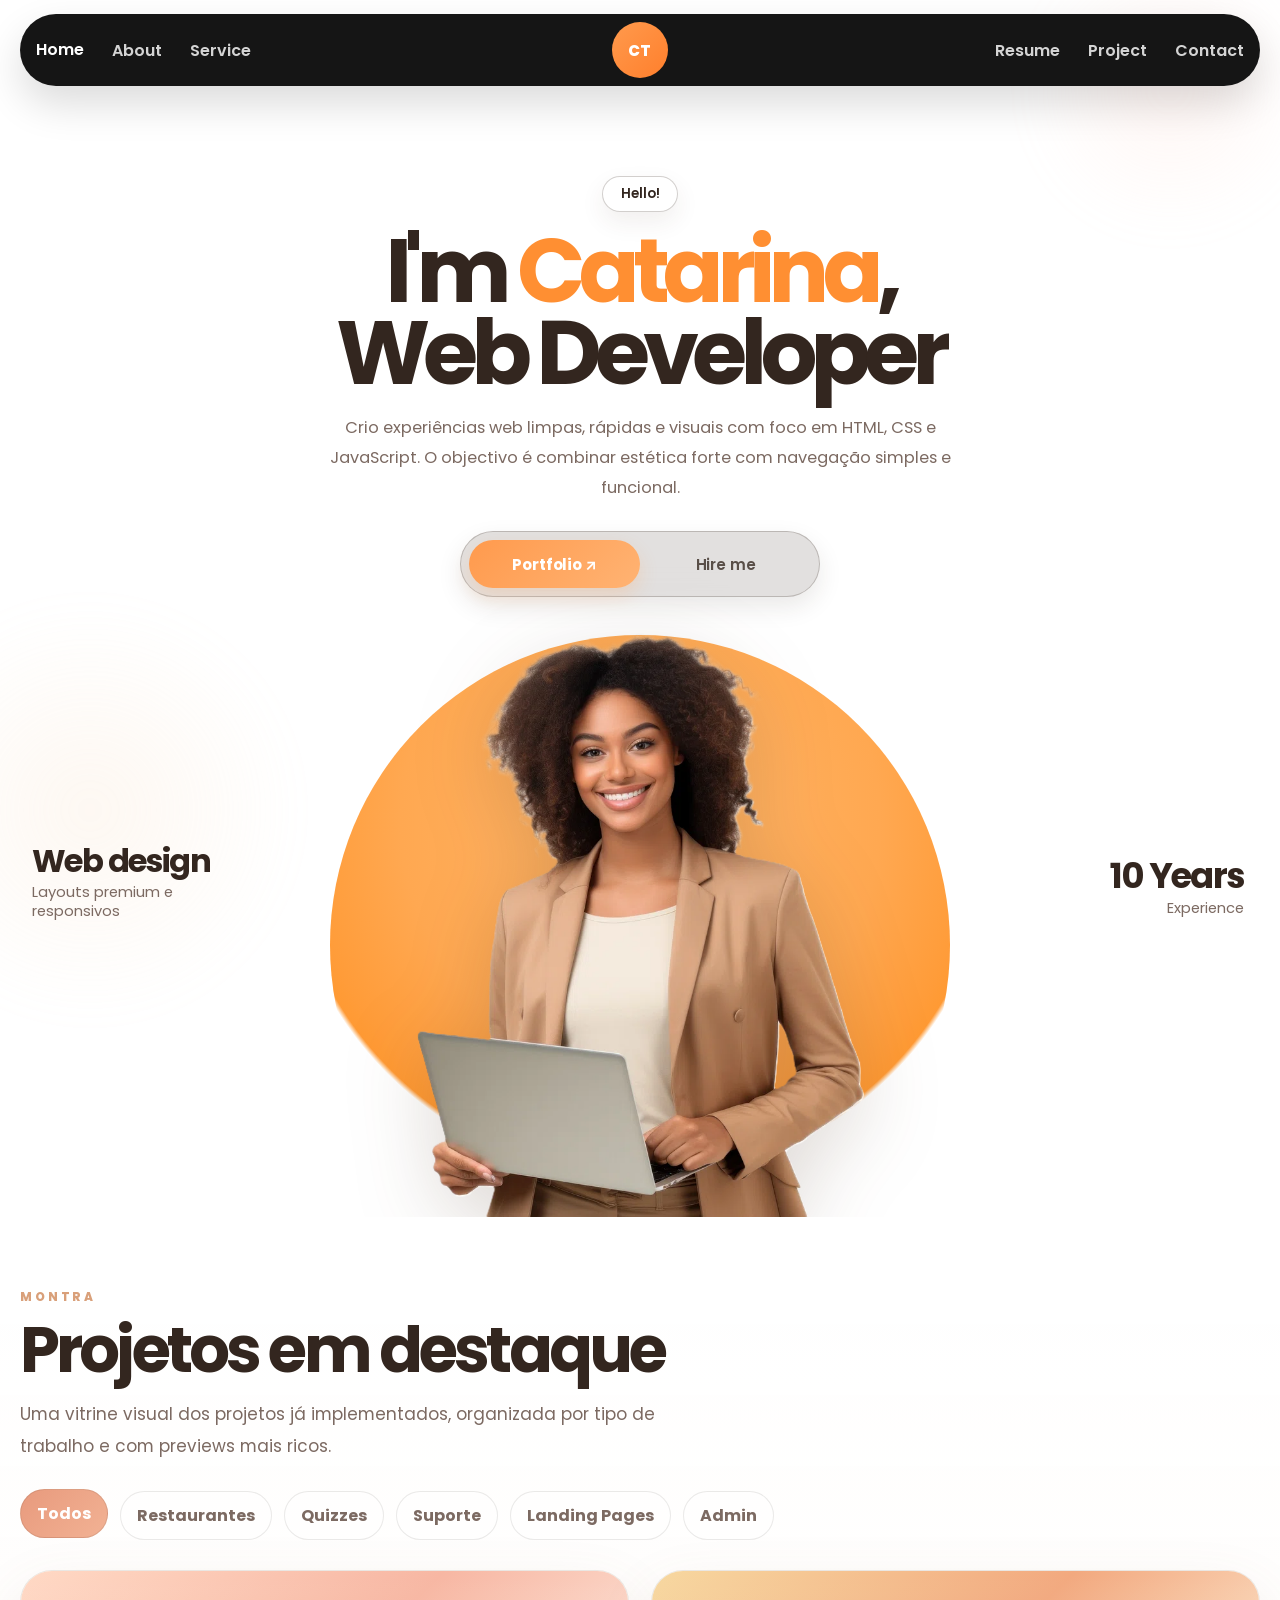
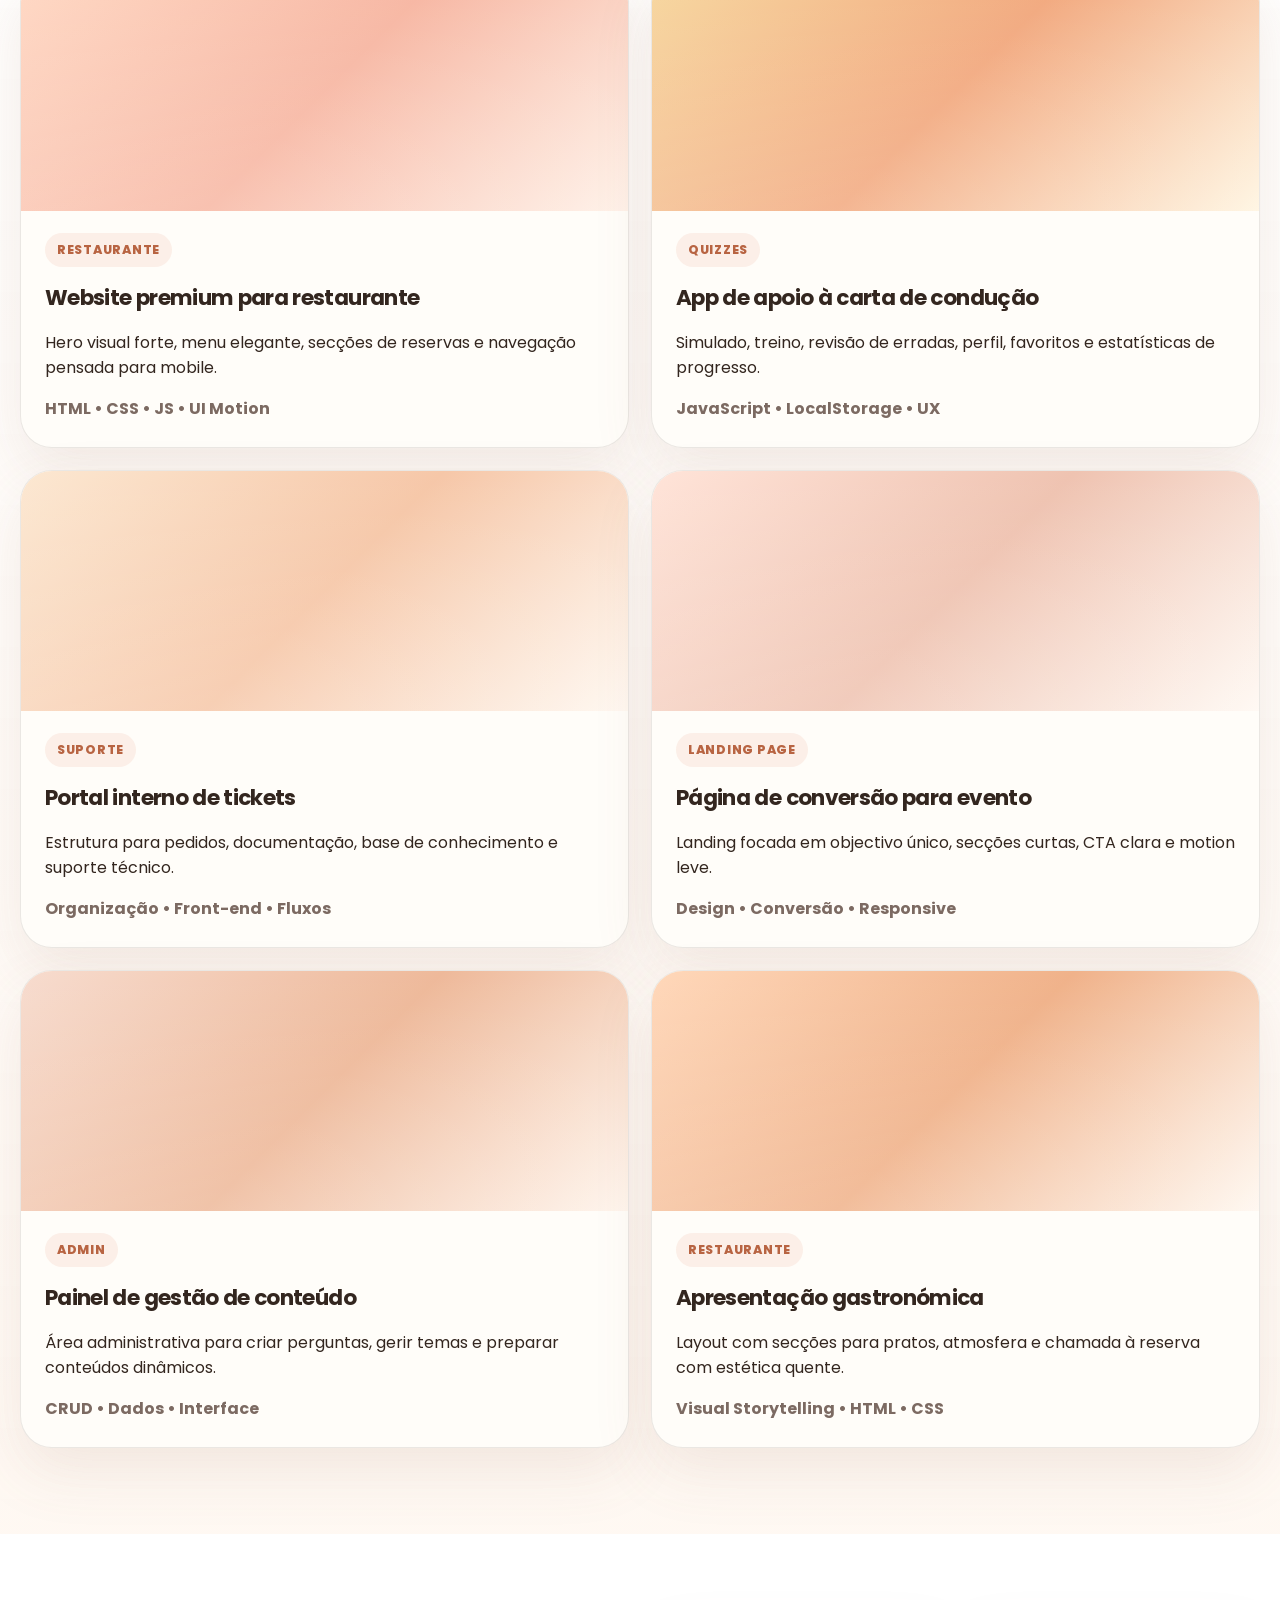
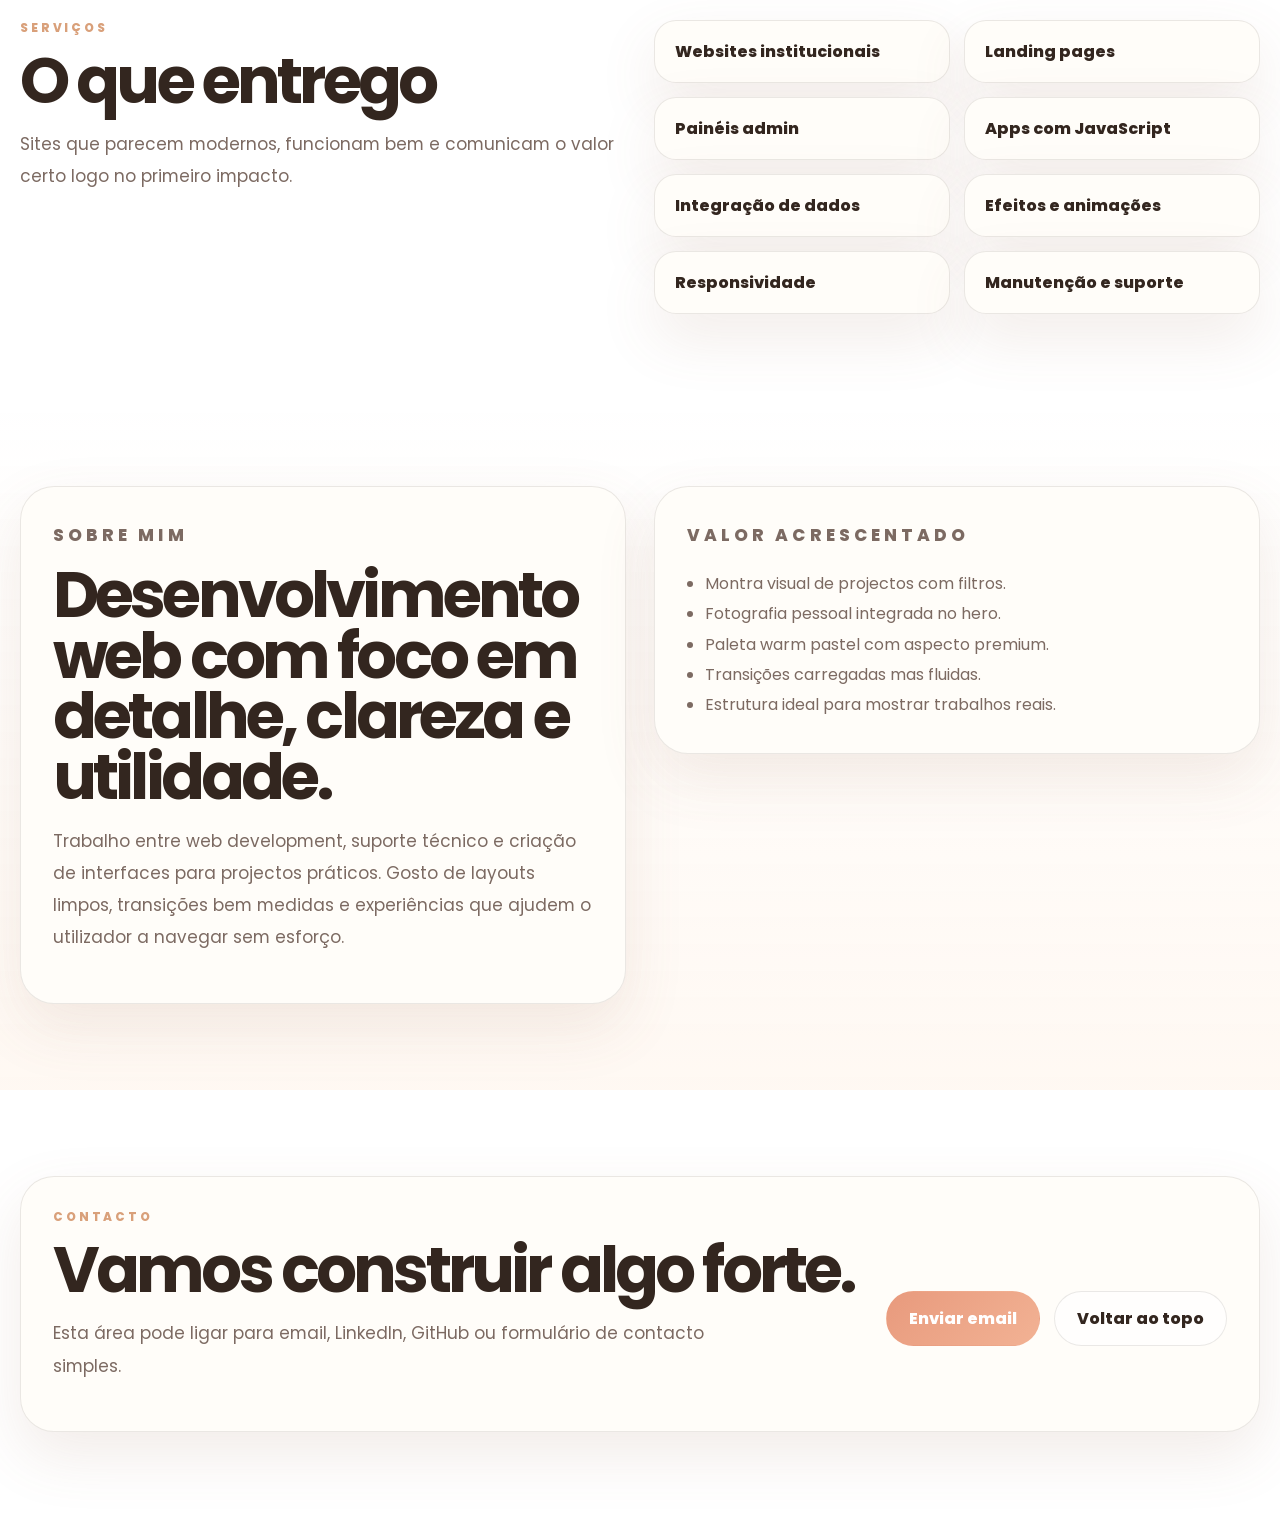
==== index.html @ f5c308b1 "Add initial portfolio website structure and assets - Created index.html with complete layout and sec" ====
<!DOCTYPE html>
<html lang="pt-PT">
<head>
  <meta charset="UTF-8" />
  <meta name="viewport" content="width=device-width, initial-scale=1.0" />
  <title>Portfolio | Catarina Sousa</title>
  <link rel="preconnect" href="https://fonts.googleapis.com">
  <link rel="preconnect" href="https://fonts.gstatic.com" crossorigin>
  <link href="https://fonts.googleapis.com/css2?family=Inter:wght@400;500;600;700;800;900&family=Poppins:wght@400;500;600;700;800&display=swap" rel="stylesheet">
  <link rel="stylesheet" href="styles.css" />
</head>
<body>
  <div class="page-glow glow-a"></div>
  <div class="page-glow glow-b"></div>

  <header class="topbar">
    <div class="container topbar-inner">
      <nav class="nav nav-left" aria-label="Navegação principal">
        <a href="#hero" class="active">Home</a>
        <a href="#about">About</a>
        <a href="#services">Service</a>
      </nav>

      <a class="brand" href="#hero">CT</a>

      <nav class="nav nav-right" aria-label="Navegação secundária">
        <a href="#contact">Resume</a>
        <a href="#projects">Project</a>
        <a href="#contact">Contact</a>
      </nav>
      <button class="menu-btn" id="menuBtn">Menu</button>
    </div>
  </header>

  <main>
    <section id="hero" class="hero hero-compact section">
      <div class="container hero-stage reveal">
        <div class="hero-copy">
          <span class="hello-pill">Hello!</span>
          <h1>I'm <span>Catarina</span>,<br>Web Developer</h1>
          <p>Crio experiências web limpas, rápidas e visuais com foco em HTML, CSS e JavaScript. O objectivo é combinar estética forte com navegação simples e funcional.</p>
          <div class="hero-switch" role="group" aria-label="Ações principais">
            <span class="hero-switch-thumb" aria-hidden="true"></span>
            <a class="hero-switch-item is-active" href="#projects">Portfolio ↗</a>
            <a class="hero-switch-item" href="#contact">Hire me</a>
          </div>
        </div>

        <div class="hero-visual">
          <div class="hero-ring"></div>
          <div class="hero-figure-wrap">
            <img id="profilePhoto" class="hero-figure" src="assets/profile.png" alt="Foto de Catarina" onerror="this.style.display='none'" />
          </div>
          <div class="hero-caption hero-caption-left">
            <strong>Web design</strong>
            <span>Layouts premium e responsivos</span>
          </div>
          <div class="hero-caption hero-caption-right">
            <strong>10 Years</strong>
            <span>Experience</span>
          </div>
        </div>
      </div>
    </section>

    <section id="projects" class="section section-soft">
      <div class="container">
        <div class="section-head reveal">
          <p class="eyebrow">Montra</p>
          <h2>Projetos em destaque</h2>
          <p class="section-text">Uma vitrine visual dos projetos já implementados, organizada por tipo de trabalho e com previews mais ricos.</p>
        </div>

        <div class="filters reveal" id="filters">
          <button class="filter-btn active" data-filter="all">Todos</button>
          <button class="filter-btn" data-filter="restaurant">Restaurantes</button>
          <button class="filter-btn" data-filter="quiz">Quizzes</button>
          <button class="filter-btn" data-filter="support">Suporte</button>
          <button class="filter-btn" data-filter="landing">Landing Pages</button>
          <button class="filter-btn" data-filter="admin">Admin</button>
        </div>

        <div class="projects-grid" id="projectsGrid">
          <article class="project-card reveal" data-category="restaurant">
            <div class="project-preview preview-restaurant"></div>
            <div class="project-content">
              <span class="chip">Restaurante</span>
              <h3>Website premium para restaurante</h3>
              <p>Hero visual forte, menu elegante, secções de reservas e navegação pensada para mobile.</p>
              <div class="project-meta">HTML • CSS • JS • UI Motion</div>
            </div>
          </article>

          <article class="project-card reveal" data-category="quiz">
            <div class="project-preview preview-quiz"></div>
            <div class="project-content">
              <span class="chip">Quizzes</span>
              <h3>App de apoio à carta de condução</h3>
              <p>Simulado, treino, revisão de erradas, perfil, favoritos e estatísticas de progresso.</p>
              <div class="project-meta">JavaScript • LocalStorage • UX</div>
            </div>
          </article>

          <article class="project-card reveal" data-category="support">
            <div class="project-preview preview-support"></div>
            <div class="project-content">
              <span class="chip">Suporte</span>
              <h3>Portal interno de tickets</h3>
              <p>Estrutura para pedidos, documentação, base de conhecimento e suporte técnico.</p>
              <div class="project-meta">Organização • Front-end • Fluxos</div>
            </div>
          </article>

          <article class="project-card reveal" data-category="landing">
            <div class="project-preview preview-landing"></div>
            <div class="project-content">
              <span class="chip">Landing Page</span>
              <h3>Página de conversão para evento</h3>
              <p>Landing focada em objectivo único, secções curtas, CTA clara e motion leve.</p>
              <div class="project-meta">Design • Conversão • Responsive</div>
            </div>
          </article>

          <article class="project-card reveal" data-category="admin">
            <div class="project-preview preview-admin"></div>
            <div class="project-content">
              <span class="chip">Admin</span>
              <h3>Painel de gestão de conteúdo</h3>
              <p>Área administrativa para criar perguntas, gerir temas e preparar conteúdos dinâmicos.</p>
              <div class="project-meta">CRUD • Dados • Interface</div>
            </div>
          </article>

          <article class="project-card reveal" data-category="restaurant">
            <div class="project-preview preview-restaurant-two"></div>
            <div class="project-content">
              <span class="chip">Restaurante</span>
              <h3>Apresentação gastronómica</h3>
              <p>Layout com secções para pratos, atmosfera e chamada à reserva com estética quente.</p>
              <div class="project-meta">Visual Storytelling • HTML • CSS</div>
            </div>
          </article>
        </div>
      </div>
    </section>

    <section id="services" class="section">
      <div class="container split-grid">
        <div class="section-head reveal">
          <p class="eyebrow">Serviços</p>
          <h2>O que entrego</h2>
          <p class="section-text">Sites que parecem modernos, funcionam bem e comunicam o valor certo logo no primeiro impacto.</p>
        </div>

        <div class="skills-grid reveal">
          <div class="skill-card">Websites institucionais</div>
          <div class="skill-card">Landing pages</div>
          <div class="skill-card">Painéis admin</div>
          <div class="skill-card">Apps com JavaScript</div>
          <div class="skill-card">Integração de dados</div>
          <div class="skill-card">Efeitos e animações</div>
          <div class="skill-card">Responsividade</div>
          <div class="skill-card">Manutenção e suporte</div>
        </div>
      </div>
    </section>

    <section id="about" class="section section-soft">
      <div class="container about-grid">
        <div class="about-card reveal">
          <p class="eyebrow">Sobre mim</p>
          <h2>Desenvolvimento web com foco em detalhe, clareza e utilidade.</h2>
          <p>Trabalho entre web development, suporte técnico e criação de interfaces para projectos práticos. Gosto de layouts limpos, transições bem medidas e experiências que ajudem o utilizador a navegar sem esforço.</p>
        </div>
        <div class="about-card reveal">
          <p class="eyebrow">Valor acrescentado</p>
          <ul class="highlight-list">
            <li>Montra visual de projectos com filtros.</li>
            <li>Fotografia pessoal integrada no hero.</li>
            <li>Paleta warm pastel com aspecto premium.</li>
            <li>Transições carregadas mas fluidas.</li>
            <li>Estrutura ideal para mostrar trabalhos reais.</li>
          </ul>
        </div>
      </div>
    </section>

    <section id="contact" class="section">
      <div class="container contact-card reveal">
        <div>
          <p class="eyebrow">Contacto</p>
          <h2>Vamos construir algo forte.</h2>
          <p class="section-text">Esta área pode ligar para email, LinkedIn, GitHub ou formulário de contacto simples.</p>
        </div>
        <div class="contact-actions">
          <a class="btn primary" href="mailto:teuemail@example.com">Enviar email</a>
          <a class="btn secondary" href="#hero">Voltar ao topo</a>
        </div>
      </div>
    </section>
  </main>

  <div class="mobile-menu" id="mobileMenu">
    <a href="#projects">Projetos</a>
    <a href="#services">Serviços</a>
    <a href="#about">Sobre</a>
    <a href="#contact">Contacto</a>
  </div>

  <script src="js/main.js"></script>
</body>
</html>
---- styles.css ----
:root {
    --bg: #fff8f1;
    --bg2: #fff2e8;
    --card: #fffdf9;
    --text: #33261f;
    --muted: #7c6a62;
    --accent: #e89a7d;
    --accent2: #f5c2a0;
    --accent3: #d9a07a;
    --line: rgba(51, 38, 31, .10);
    --shadow: 0 24px 60px rgba(151, 101, 73, .12);
    --radius: 28px
}

* {
    box-sizing: border-box
}

html {
    scroll-behavior: smooth
}

body {
    margin: 0;
    font-family: Poppins, Inter, sans-serif;
    color: var(--text);
    background: #ffffff;
    overflow-x: hidden
}

.container {
    width: min(1240px, calc(100% - 32px));
    margin: 0 auto
}

.section {
    padding: 86px 0;
    position: relative
}

.section-soft {
    background: linear-gradient(180deg, rgba(255, 255, 255, .55), rgba(255, 245, 236, .65))
}

.topbar {
    position: sticky;
    top: 0;
    z-index: 40;
    background: transparent;
    padding: 14px 0 0
}

.topbar-inner {
    display: flex;
    align-items: center;
    justify-content: space-between;
    gap: 14px;
    min-height: 72px;
    padding: 0 16px;
    border-radius: 999px;
    background: #151515;
    box-shadow: 0 18px 40px rgba(0, 0, 0, .14)
}

.brand {
    display: inline-flex;
    align-items: center;
    justify-content: center;
    width: 56px;
    height: 56px;
    border-radius: 50%;
    background: linear-gradient(135deg, #ff9a4d, #ff7f2c);
    color: #fff;
    font-weight: 800;
    text-transform: uppercase;
    text-decoration: none;
    letter-spacing: .02em;
    font-size: .95rem;
    flex: 0 0 auto
}

.nav {
    display: flex;
    align-items: center;
    gap: 28px
}

.nav-left {
    justify-content: flex-start;
    flex: 1 1 0
}

.nav-right {
    justify-content: flex-end;
    flex: 1 1 0
}

.nav a,
.mobile-menu a {
    color: rgba(255, 255, 255, .82);
    text-decoration: none;
    font-weight: 600;
    transition: .35s ease
}

.nav a.active,
.nav a:hover,
.mobile-menu a:hover {
    color: #fff;
    transform: translateY(-1px)
}

.menu-btn {
    display: none;
    border: 1px solid rgba(255, 255, 255, .16);
    background: rgba(255, 255, 255, .1);
    color: #fff;
    padding: 10px 14px;
    border-radius: 999px;
    font: inherit
}

.hero-compact.section {
    padding-top: 0
}

.hero-stage {
    display: grid;
    grid-template-columns: 1fr;
    gap: 0;
    align-items: center;
    min-height: calc(100vh - 240px);
    position: relative;
    overflow: hidden
}

.eyebrow {
    text-transform: uppercase;
    letter-spacing: .24em;
    font-size: .74rem;
    font-weight: 800;
    color: var(--accent3);
    margin: 0 0 14px
}

.hero-copy h1,
.section-head h2,
.about-card h2,
.contact-card h2 {
    font-size: clamp(2.6rem, 5vw, 5.2rem);
    line-height: .95;
    letter-spacing: -.06em;
    margin: 0
}

.hero-copy h1 {
    max-width: 12ch
}

.hero-copy {
    position: relative;
    z-index: 2;
    padding-top: 90px;
    text-align: center;
    display: flex;
    flex-direction: column;
    align-items: center
}

.hello-pill {
    display: inline-flex;
    align-items: center;
    justify-content: center;
    min-width: 76px;
    padding: 7px 16px;
    border-radius: 999px;
    border: 1px solid rgba(51, 38, 31, .22);
    background: rgba(255, 255, 255, .92);
    font-size: .82rem;
    font-weight: 600;
    box-shadow: 0 10px 24px rgba(82, 52, 35, .08);
    margin-bottom: 18px
}

.hero-copy h1 {
    font-family: Poppins, Inter, sans-serif;
    font-size: clamp(3rem, 7vw, 6.2rem);
    line-height: .92;
    letter-spacing: -.08em;
    margin-bottom: 18px
}

.hero-copy h1 span {
    color: #ff8f32
}

.hero-copy p {
    max-width: 680px;
    margin: 0 auto;
    font-size: 1.02rem;
    line-height: 1.85;
    color: var(--muted)
}

.hero-switch {
    position: relative;
    display: inline-flex;
    align-items: center;
    justify-content: space-between;
    width: min(100%, 360px);
    margin-top: 28px;
    padding: 8px;
    border-radius: 999px;
    background: rgba(51, 38, 31, .14);
    border: 1px solid rgba(51, 38, 31, .22);
    backdrop-filter: blur(12px);
    box-shadow: 0 10px 24px rgba(51, 38, 31, .10);
    isolation: isolate
}

.hero-switch-thumb {
    position: absolute;
    top: 8px;
    left: 8px;
    width: calc(50% - 8px);
    height: calc(100% - 16px);
    border-radius: 999px;
    background: linear-gradient(135deg, #ff9a4d, #ffb373);
    box-shadow: 0 8px 18px rgba(255, 154, 77, .22);
    transition: all .2s ease;
    pointer-events: none
}

.hero-switch-item {
    position: relative;
    z-index: 1;
    flex: 1 1 50%;
    min-height: 48px;
    display: inline-flex;
    align-items: center;
    justify-content: center;
    border-radius: 999px;
    color: rgba(51, 38, 31, .78);
    text-decoration: none;
    font-weight: 600;
    font-size: .95rem;
    letter-spacing: -.01em;
    transition: color .18s ease;
    cursor: pointer
}

.hero-switch-item:focus-visible {
    outline: 2px solid rgba(255, 255, 255, .24);
    outline-offset: 2px
}

.hero-switch-item.is-active {
    color: #fff;
    font-weight: 700
}

.hero-switch-item:hover {
    color: rgba(255, 255, 255, .88)
}

.hero-visual {
    position: relative;
    z-index: 1;
    min-height: 560px;
    display: flex;
    align-items: flex-end;
    justify-content: center
}

.hero-ring {
    position: absolute;
    left: 50%;
    bottom: -38px;
    width: min(62vw, 620px);
    height: min(62vw, 620px);
    transform: translateX(-50%);
    border-radius: 50%;
    background: radial-gradient(circle at 50% 30%, #ffb86f 0, #ffa957 45%, #ff9b3b 66%, rgba(255, 155, 59, 0) 67%);
    filter: saturate(1.06)
}

.hero-figure-wrap {
    position: relative;
    z-index: 2;
    width: min(86vw, 520px);
    min-height: 560px;
    display: flex;
    align-items: flex-end;
    justify-content: center
}

.hero-figure {
    width: 100%;
    max-height: 620px;
    object-fit: contain;
    object-position: center bottom;
    filter: drop-shadow(0 18px 40px rgba(70, 42, 24, .18))
}

.hero-caption {
    position: absolute;
    z-index: 3;
    max-width: 180px;
    color: var(--text)
}

.hero-caption strong {
    display: block;
    font-size: 2rem;
    line-height: 1;
    letter-spacing: -.05em;
    margin-bottom: 6px
}

.hero-caption span {
    display: block;
    font-size: .92rem;
    line-height: 1.3;
    color: var(--muted)
}

.hero-caption-left {
    left: 12px;
    top: 46%;
    transform: translateY(-50%)
}

.hero-caption-right {
    right: 16px;
    top: 42%;
    text-align: right
}

.hero-caption-right strong {
    font-size: 2.2rem
}

.lead,
.section-text,
.about-card p {
    font-size: 1.06rem;
    line-height: 1.9;
    color: var(--muted);
    max-width: 62ch
}

.hero-actions,
.contact-actions {
    display: flex;
    gap: 14px;
    flex-wrap: wrap;
    margin-top: 30px
}

.btn {
    display: inline-flex;
    align-items: center;
    justify-content: center;
    padding: 14px 22px;
    border-radius: 999px;
    text-decoration: none;
    font-weight: 800;
    border: 1px solid transparent;
    transition: transform .35s ease, box-shadow .35s ease, background .35s ease, color .35s ease
}

.btn:hover {
    transform: translateY(-3px) scale(1.01);
    box-shadow: var(--shadow)
}

.btn.primary {
    background: linear-gradient(135deg, var(--accent), #f2b294);
    color: #fff
}

.btn.secondary {
    background: rgba(255, 255, 255, .6);
    border-color: var(--line);
    color: var(--text)
}

.hero-metrics {
    display: grid;
    grid-template-columns: repeat(3, 1fr);
    gap: 14px;
    margin-top: 34px
}

.hero-metrics div,
.skill-card,
.about-card,
.contact-card,
.project-card {
    background: var(--card);
    border: 1px solid var(--line);
    box-shadow: var(--shadow)
}

.hero-metrics div {
    padding: 18px;
    border-radius: 20px
}

.hero-metrics strong {
    display: block;
    margin-bottom: 6px
}

.hero-metrics span,
.project-meta,
.highlight-list {
    color: var(--muted)
}

.portrait-shell {
    position: relative;
    min-height: 640px;
    border-radius: 40px;
    background: linear-gradient(180deg, #fff8f1, #ffe7d4);
    overflow: hidden;
    box-shadow: var(--shadow)
}

.portrait-bg {
    position: absolute;
    inset: 0;
    background: radial-gradient(circle at 30% 20%, rgba(255, 255, 255, .9), transparent 34%), radial-gradient(circle at 80% 80%, rgba(232, 154, 125, .35), transparent 30%)
}

.portrait-shell img {
    position: absolute;
    right: 0;
    bottom: 0;
    width: 96%;
    height: 100%;
    object-fit: contain;
    object-position: center bottom;
    filter: drop-shadow(0 18px 40px rgba(114, 74, 52, .22));
    transform: translateY(12px)
}

.portrait-badge {
    position: absolute;
    padding: 12px 16px;
    border-radius: 999px;
    background: rgba(255, 255, 255, .72);
    backdrop-filter: blur(12px);
    font-weight: 800;
    box-shadow: var(--shadow);
    animation: float 6s ease-in-out infinite
}

.badge-one {
    left: 20px;
    top: 26px
}

.badge-two {
    right: 24px;
    top: 120px
}

.badge-three {
    left: 30px;
    bottom: 44px
}

.section-head {
    max-width: 760px;
    margin-bottom: 28px
}

.filters {
    display: flex;
    gap: 12px;
    flex-wrap: wrap;
    margin: 28px 0 30px
}

.filter-btn {
    border: 1px solid var(--line);
    background: rgba(255, 255, 255, .72);
    color: var(--muted);
    padding: 11px 16px;
    border-radius: 999px;
    font: inherit;
    font-weight: 700;
    cursor: pointer;
    transition: all .3s ease
}

.filter-btn.active,
.filter-btn:hover {
    background: linear-gradient(135deg, var(--accent), #f2b294);
    color: #fff;
    transform: translateY(-2px)
}

#projects {
    padding-top: 0;
    margin-top: -14px;
}

.hero-stage{
    min-height: calc(100vh - 160px);
}

.projects-grid {
    display: grid;
    grid-template-columns: repeat(2, 1fr);
    gap: 22px
}

.project-card {
    border-radius: 32px;
    overflow: hidden;
    transition: transform .5s ease, opacity .5s ease;
    transform-origin: center
}

.project-card:hover {
    transform: translateY(-8px) scale(1.01)
}

.project-preview {
    height: 240px;
    background-size: cover;
    background-position: center;
    position: relative
}

.project-preview::after {
    content: "";
    position: absolute;
    inset: 0;
    background: linear-gradient(180deg, transparent 0, rgba(255, 255, 255, .15) 100%)
}

.preview-restaurant {
    background: linear-gradient(135deg, #ffd9c5, #f7b7a3, #fff0e6)
}

.preview-quiz {
    background: linear-gradient(135deg, #f7d8a0, #f2a97f, #fff4df)
}

.preview-support {
    background: linear-gradient(135deg, #fce8d2, #f6c7a8, #fff7ef)
}

.preview-landing {
    background: linear-gradient(135deg, #ffe4d9, #efc3b1, #fff8f2)
}

.preview-admin {
    background: linear-gradient(135deg, #f7dccf, #eeb99a, #fff4eb)
}

.preview-restaurant-two {
    background: linear-gradient(135deg, #ffd8ba, #f0b28a, #fff7ef)
}

.project-content {
    padding: 22px 24px 26px
}

.chip {
    display: inline-block;
    padding: 8px 12px;
    border-radius: 999px;
    background: rgba(232, 154, 125, .14);
    color: #b86442;
    font-weight: 800;
    font-size: .78rem;
    letter-spacing: .06em;
    text-transform: uppercase;
    margin-bottom: 14px
}

.project-content h3 {
    margin: 0 0 10px;
    font-size: 1.35rem;
    letter-spacing: -.03em
}

.project-meta {
    margin-top: 16px;
    font-weight: 700
}

.split-grid,
.about-grid {
    display: grid;
    grid-template-columns: 1fr 1fr;
    gap: 28px;
    align-items: start
}

.skills-grid {
    display: grid;
    grid-template-columns: repeat(2, 1fr);
    gap: 14px
}

.skill-card {
    padding: 18px 20px;
    border-radius: 22px;
    font-weight: 800;
    color: var(--text);
    transition: transform .35s ease, background .35s ease
}

.skill-card:hover {
    transform: translateY(-4px) scale(1.01);
    background: #fff7f2
}

.about-card,
.contact-card {
    border-radius: 34px;
    padding: 32px
}

.highlight-list {
    margin: 18px 0 0;
    padding-left: 18px;
    line-height: 1.9
}

.contact-card {
    display: flex;
    justify-content: space-between;
    gap: 24px;
    align-items: center
}

.page-glow {
    position: fixed;
    inset: auto;
    pointer-events: none;
    z-index: -1;
    filter: blur(24px);
    opacity: .18
}

.glow-a {
    width: 300px;
    height: 300px;
    background: radial-gradient(circle, #ffd0c3 0, rgba(255, 208, 195, 0) 68%);
    top: -60px;
    right: -40px
}

.glow-b {
    width: 420px;
    height: 420px;
    background: radial-gradient(circle, #f7d6b4 0, rgba(247, 214, 180, 0) 70%);
    bottom: -120px;
    left: -120px
}

.reveal {
    opacity: 0;
    transform: translateY(36px) scale(.98);
    transition: opacity .9s ease, transform .9s cubic-bezier(.2, .8, .2, 1)
}

.reveal.is-visible {
    opacity: 1;
    transform: translateY(0) scale(1)
}

.mobile-menu {
    position: fixed;
    inset: 70px 20px auto 20px;
    background: rgba(255, 252, 248, .9);
    backdrop-filter: blur(14px);
    border: 1px solid var(--line);
    border-radius: 24px;
    padding: 18px;
    display: grid;
    gap: 14px;
    transform: translateY(-20px);
    opacity: 0;
    pointer-events: none;
    transition: .35s ease;
    box-shadow: var(--shadow)
}

.mobile-menu.open {
    transform: translateY(0);
    opacity: 1;
    pointer-events: auto
}

@keyframes float {

    0%,
    100% {
        transform: translateY(0)
    }

    50% {
        transform: translateY(-8px)
    }
}

@media (max-width:980px) {

    .split-grid,
    .about-grid,
    .contact-card {
        grid-template-columns: 1fr
    }

    .projects-grid {
        grid-template-columns: 1fr
    }

    .nav {
        display: none
    }

    .menu-btn {
        display: inline-flex
    }

    .topbar-inner {
        justify-content: space-between
    }

    .hero-stage {
        min-height: auto;
        gap: 10px
    }

    .hero-visual {
        min-height: 500px
    }

    .hero-caption-left {
        left: 0
    }

    .hero-caption-right {
        right: 0
    }
}

@media (max-width:640px) {
    .topbar {
        padding-top: 10px
    }

    .topbar-inner {
        min-height: 62px;
        padding: 0 12px
    }

    .brand {
        width: 48px;
        height: 48px;
        font-size: .82rem
    }

    .section {
        padding: 74px 0
    }

    .hero-compact.section {
        padding-top: 0
    }

    .hero-copy h1,
    .section-head h2,
    .about-card h2,
    .contact-card h2 {
        font-size: clamp(2.2rem, 11vw, 3.2rem)
    }

    .hero-figure-wrap {
        width: min(92vw, 430px);
        min-height: 430px
    }

    .hero-ring {
        width: min(86vw, 440px);
        height: min(86vw, 440px)
    }

    .hero-caption {
        max-width: 130px
    }

    .hero-caption strong {
        font-size: 1.3rem
    }

    .hero-caption span {
        font-size: .78rem
    }

    .hero-switch {
        width: min(100%, 320px);
        padding: 6px
    }

    .hero-switch-thumb {
        top: 6px;
        left: 6px;
        height: calc(100% - 12px)
    }

    .hero-switch-item {
        min-height: 44px;
        font-size: .9rem;
        font-weight: 500
    }

    .hero-switch-item.is-active {
        font-weight: 600
    }

    .skills-grid {
        grid-template-columns: 1fr
    }

    .contact-card {
        flex-direction: column;
        align-items: flex-start
    }
}
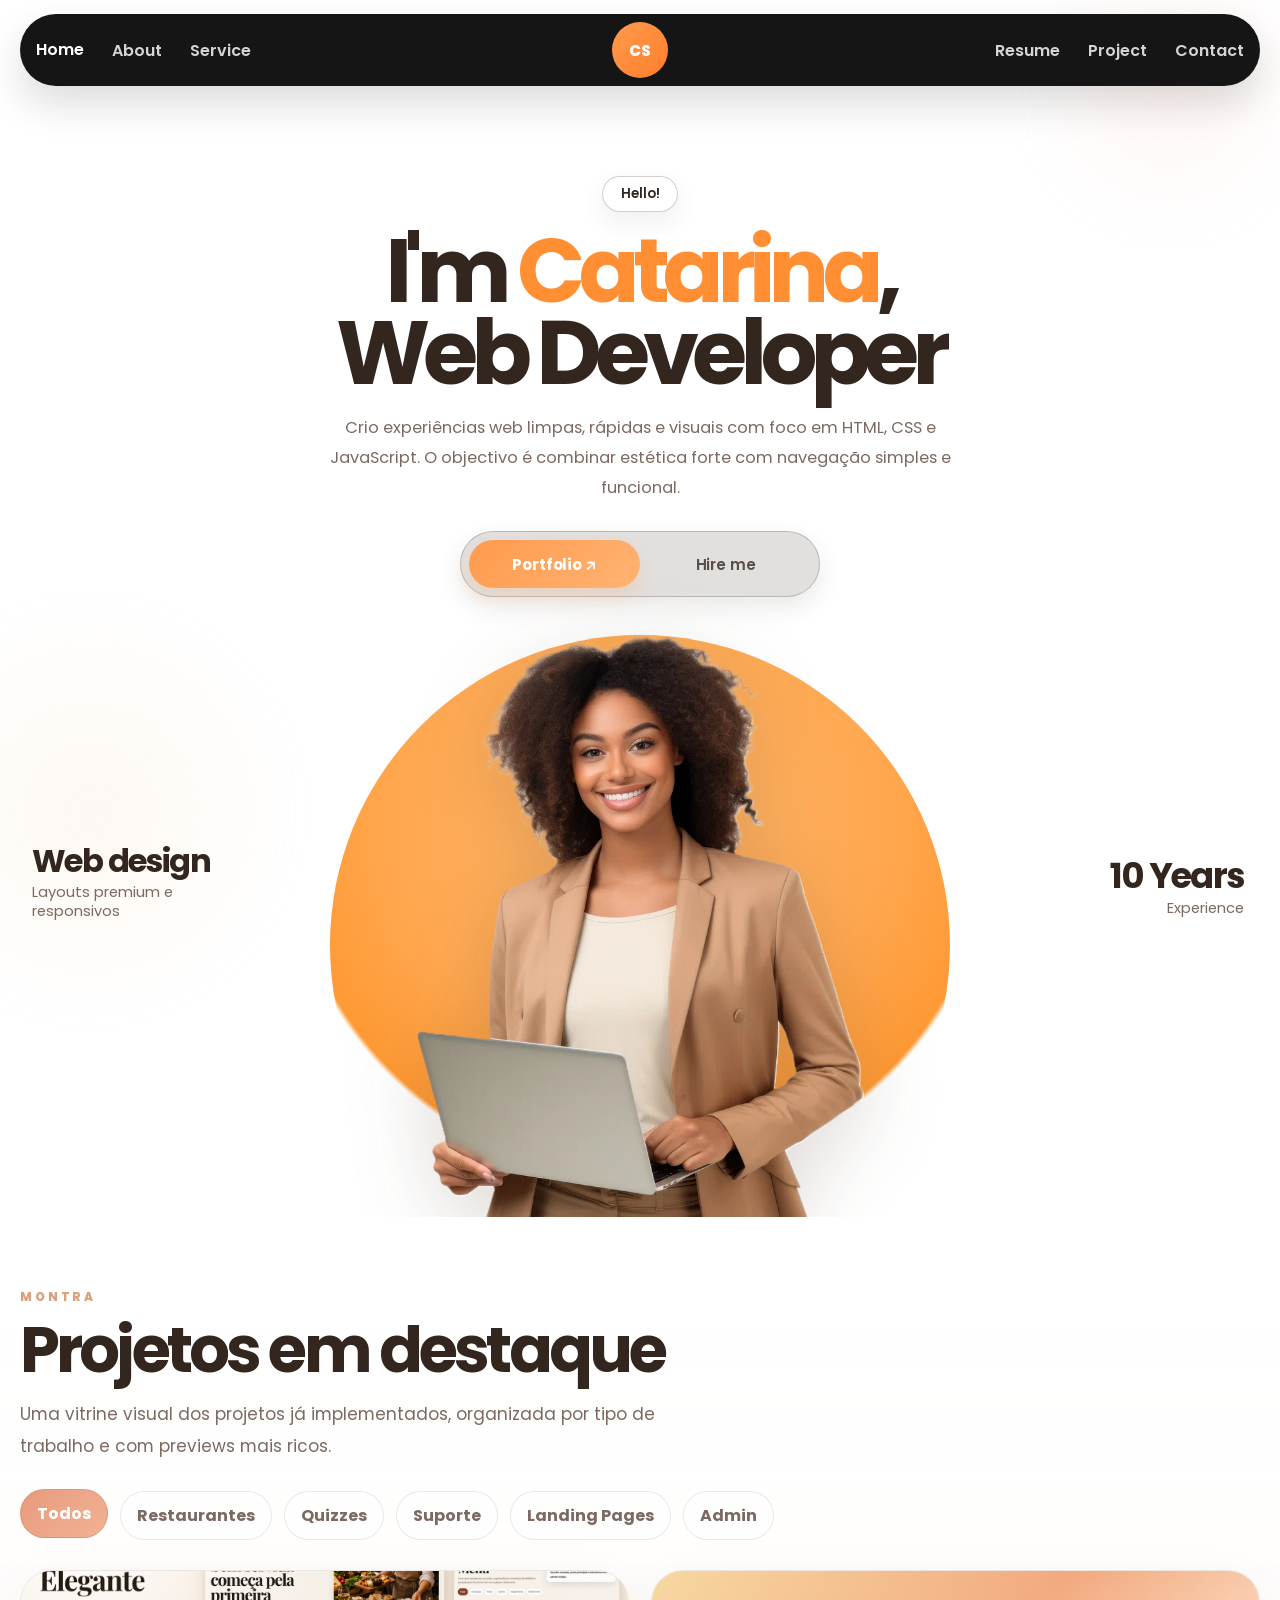
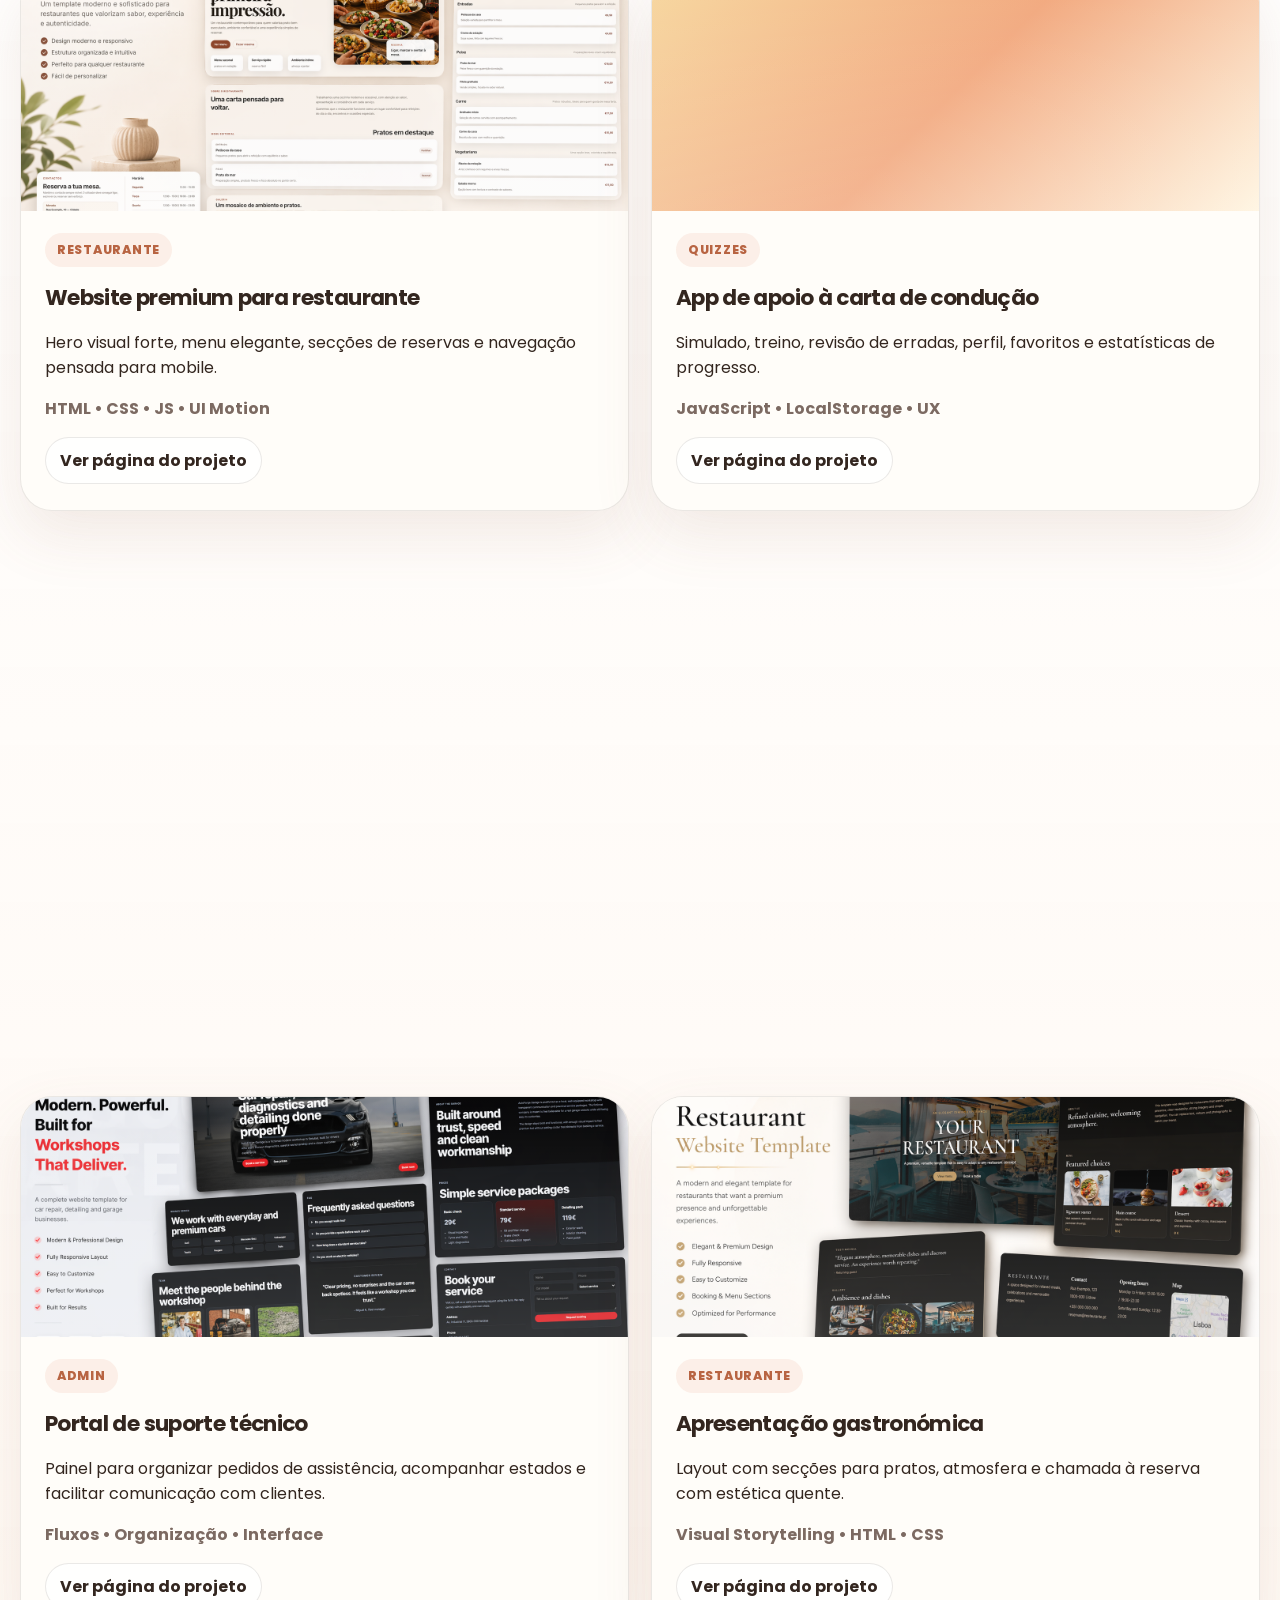
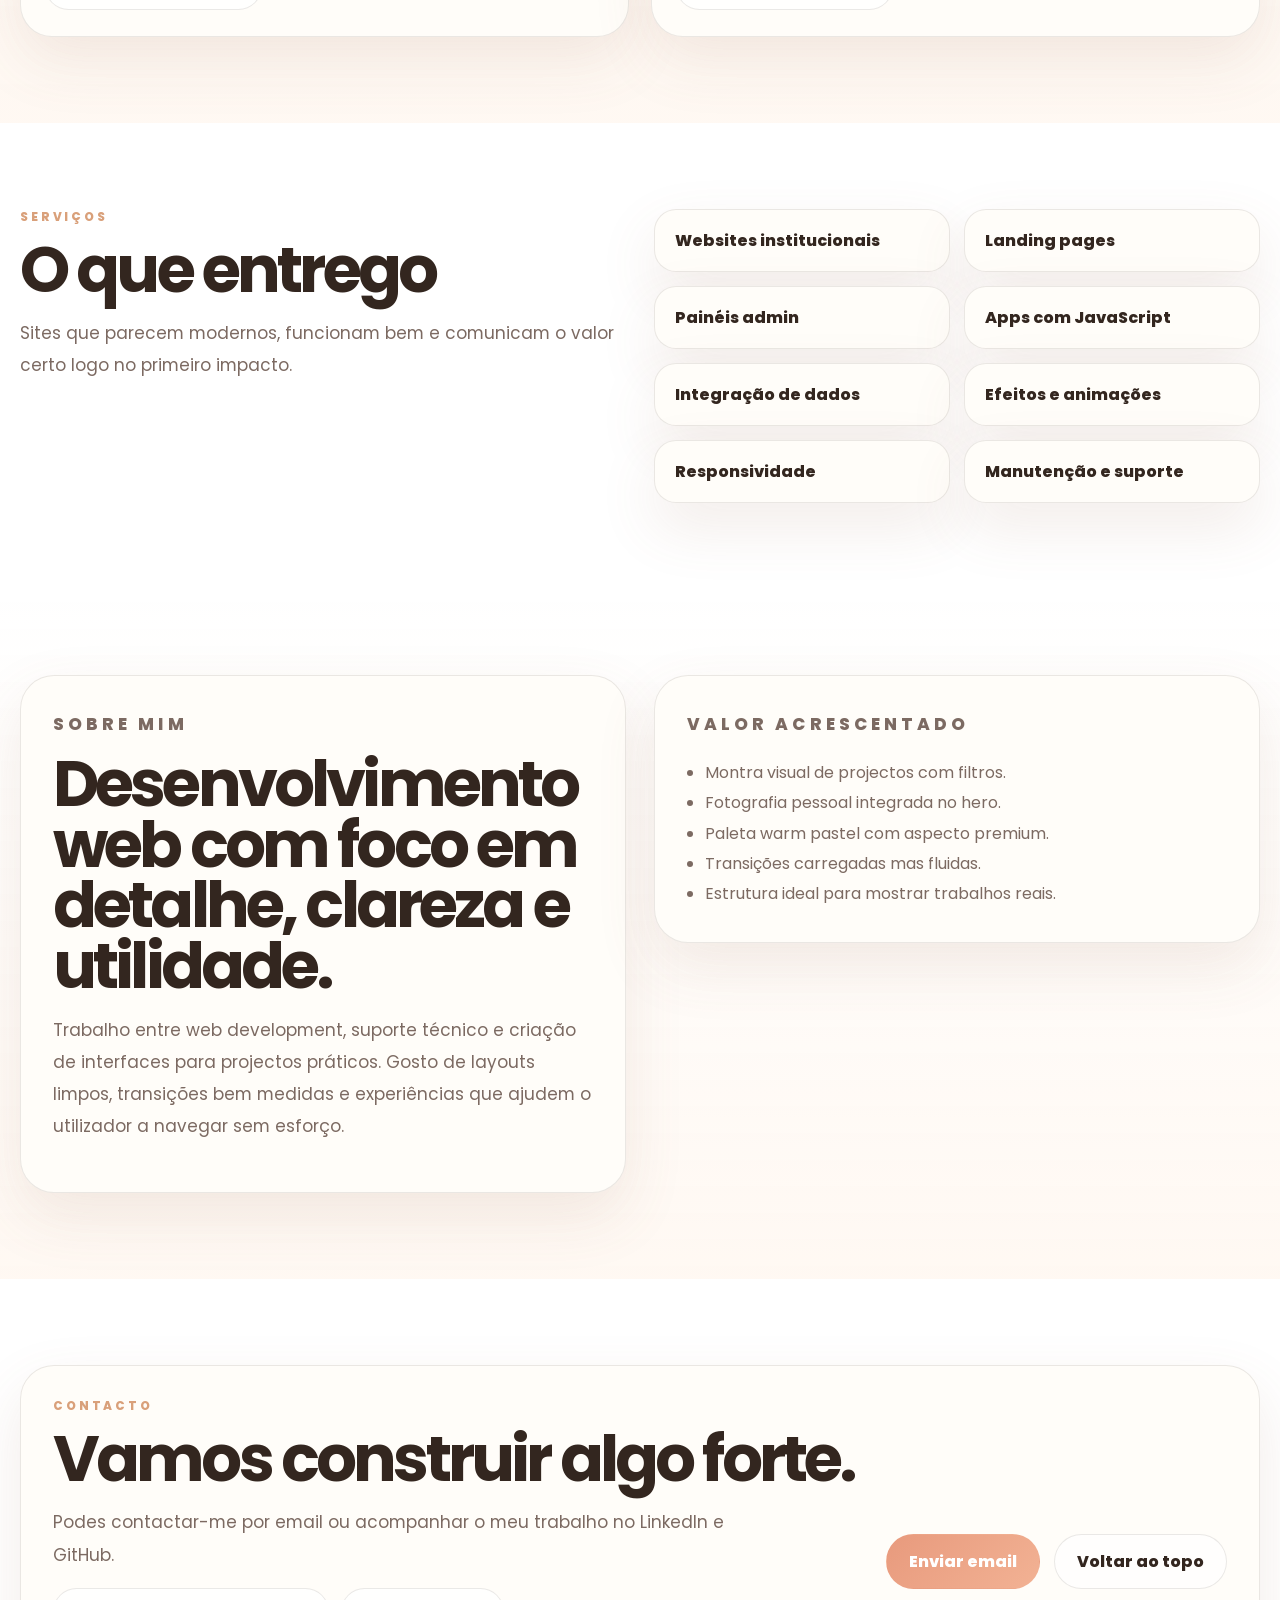
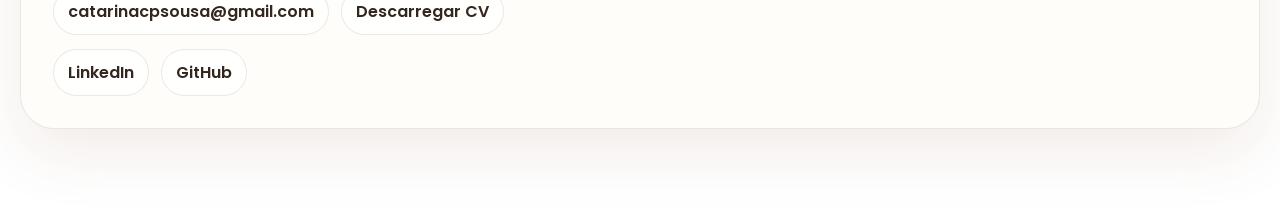
==== commit fff9fd98: "Creation of separated pages for project information with the same template" ====
--- a/index.html
+++ b/index.html
@@ -21,7 +21,7 @@
         <a href="#services">Service</a>
       </nav>
 
-      <a class="brand" href="#hero">CT</a>
+      <a class="brand" href="#hero">CS</a>
 
       <nav class="nav nav-right" aria-label="Navegação secundária">
         <a href="#contact">Resume</a>
@@ -82,12 +82,13 @@
 
         <div class="projects-grid" id="projectsGrid">
           <article class="project-card reveal" data-category="restaurant">
-            <div class="project-preview preview-restaurant"></div>
+            <div class="project-preview preview-restaurant-real"></div>
             <div class="project-content">
               <span class="chip">Restaurante</span>
               <h3>Website premium para restaurante</h3>
               <p>Hero visual forte, menu elegante, secções de reservas e navegação pensada para mobile.</p>
               <div class="project-meta">HTML • CSS • JS • UI Motion</div>
+              <a class="project-link" href="projects/your-restaurant.html">Ver página do projeto</a>
             </div>
           </article>
 
@@ -98,16 +99,18 @@
               <h3>App de apoio à carta de condução</h3>
               <p>Simulado, treino, revisão de erradas, perfil, favoritos e estatísticas de progresso.</p>
               <div class="project-meta">JavaScript • LocalStorage • UX</div>
+              <a class="project-link" href="projects/driving-quiz.html">Ver página do projeto</a>
             </div>
           </article>
 
           <article class="project-card reveal" data-category="support">
-            <div class="project-preview preview-support"></div>
-            <div class="project-content">
-              <span class="chip">Suporte</span>
-              <h3>Portal interno de tickets</h3>
-              <p>Estrutura para pedidos, documentação, base de conhecimento e suporte técnico.</p>
-              <div class="project-meta">Organização • Front-end • Fluxos</div>
+            <div class="project-preview preview-biblio-nova"></div>
+            <div class="project-content">
+              <span class="chip">Biblioteca</span>
+              <h3>BiblioNova</h3>
+              <p>Website de biblioteca com área pública, área de utilizador e painel de gestão para a equipa.</p>
+              <div class="project-meta">UX • Catálogo • Reservas • Gestão</div>
+              <a class="project-link" href="projects/biblio-nova.html">Ver página do projeto</a>
             </div>
           </article>
 
@@ -118,26 +121,29 @@
               <h3>Página de conversão para evento</h3>
               <p>Landing focada em objectivo único, secções curtas, CTA clara e motion leve.</p>
               <div class="project-meta">Design • Conversão • Responsive</div>
+              <a class="project-link" href="projects/event-landing.html">Ver página do projeto</a>
             </div>
           </article>
 
           <article class="project-card reveal" data-category="admin">
-            <div class="project-preview preview-admin"></div>
+            <div class="project-preview preview-repair-shop"></div>
             <div class="project-content">
               <span class="chip">Admin</span>
-              <h3>Painel de gestão de conteúdo</h3>
-              <p>Área administrativa para criar perguntas, gerir temas e preparar conteúdos dinâmicos.</p>
-              <div class="project-meta">CRUD • Dados • Interface</div>
+              <h3>Portal de suporte técnico</h3>
+              <p>Painel para organizar pedidos de assistência, acompanhar estados e facilitar comunicação com clientes.</p>
+              <div class="project-meta">Fluxos • Organização • Interface</div>
+              <a class="project-link" href="projects/repair-shop.html">Ver página do projeto</a>
             </div>
           </article>
 
           <article class="project-card reveal" data-category="restaurant">
-            <div class="project-preview preview-restaurant-two"></div>
+            <div class="project-preview preview-restaurant-signature"></div>
             <div class="project-content">
               <span class="chip">Restaurante</span>
               <h3>Apresentação gastronómica</h3>
               <p>Layout com secções para pratos, atmosfera e chamada à reserva com estética quente.</p>
               <div class="project-meta">Visual Storytelling • HTML • CSS</div>
+              <a class="project-link" href="projects/your-restaurant-signature.html">Ver página do projeto</a>
             </div>
           </article>
         </div>
@@ -190,10 +196,18 @@
         <div>
           <p class="eyebrow">Contacto</p>
           <h2>Vamos construir algo forte.</h2>
-          <p class="section-text">Esta área pode ligar para email, LinkedIn, GitHub ou formulário de contacto simples.</p>
+          <p class="section-text">Podes contactar-me por email ou acompanhar o meu trabalho no LinkedIn e GitHub.</p>
+          <div class="contact-details">
+            <a href="mailto:catarinacpsousa@gmail.com">catarinacpsousa@gmail.com</a>
+            <a href="assets/Catarina-Sousa-CV.pdf" download>Descarregar CV</a>
+          </div>
+          <div class="contact-links">
+            <a href="https://www.linkedin.com/in/catarinacpsousa/" target="_blank" rel="noopener noreferrer">LinkedIn</a>
+            <a href="https://github.com/catcpsousa" target="_blank" rel="noopener noreferrer">GitHub</a>
+          </div>
         </div>
         <div class="contact-actions">
-          <a class="btn primary" href="mailto:teuemail@example.com">Enviar email</a>
+          <a class="btn primary" href="mailto:catarinacpsousa@gmail.com">Enviar email</a>
           <a class="btn secondary" href="#hero">Voltar ao topo</a>
         </div>
       </div>
--- a/styles.css
+++ b/styles.css
@@ -546,6 +546,12 @@
     background: linear-gradient(135deg, #ffd9c5, #f7b7a3, #fff0e6)
 }
 
+.preview-restaurant-real {
+    background-image: url("assets/projects/your-restaurant.png");
+    background-size: cover;
+    background-position: center
+}
+
 .preview-quiz {
     background: linear-gradient(135deg, #f7d8a0, #f2a97f, #fff4df)
 }
@@ -554,6 +560,12 @@
     background: linear-gradient(135deg, #fce8d2, #f6c7a8, #fff7ef)
 }
 
+.preview-biblio-nova {
+    background-image: url("assets/projects/biblio-nova.png");
+    background-size: cover;
+    background-position: center
+}
+
 .preview-landing {
     background: linear-gradient(135deg, #ffe4d9, #efc3b1, #fff8f2)
 }
@@ -562,8 +574,20 @@
     background: linear-gradient(135deg, #f7dccf, #eeb99a, #fff4eb)
 }
 
+.preview-repair-shop {
+    background-image: url("assets/projects/repair-shop.png");
+    background-size: cover;
+    background-position: center
+}
+
 .preview-restaurant-two {
     background: linear-gradient(135deg, #ffd8ba, #f0b28a, #fff7ef)
+}
+
+.preview-restaurant-signature {
+    background-image: url("assets/projects/your-restaurant-2.png");
+    background-size: cover;
+    background-position: center
 }
 
 .project-content {
@@ -594,6 +618,26 @@
     font-weight: 700
 }
 
+.project-link {
+    display: inline-flex;
+    align-items: center;
+    justify-content: center;
+    margin-top: 16px;
+    padding: 10px 14px;
+    border-radius: 999px;
+    text-decoration: none;
+    font-weight: 700;
+    color: var(--text);
+    border: 1px solid var(--line);
+    background: rgba(255, 255, 255, .72);
+    transition: .25s ease
+}
+
+.project-link:hover {
+    transform: translateY(-2px);
+    background: #fff
+}
+
 .split-grid,
 .about-grid {
     display: grid;
@@ -638,6 +682,32 @@
     justify-content: space-between;
     gap: 24px;
     align-items: center
+}
+
+.contact-details,
+.contact-links {
+    display: flex;
+    flex-wrap: wrap;
+    gap: 12px;
+    margin-top: 14px
+}
+
+.contact-details a,
+.contact-links a {
+    text-decoration: none;
+    border: 1px solid var(--line);
+    background: rgba(255, 255, 255, .72);
+    color: var(--text);
+    padding: 10px 14px;
+    border-radius: 999px;
+    font-weight: 600;
+    transition: .25s ease
+}
+
+.contact-details a:hover,
+.contact-links a:hover {
+    transform: translateY(-2px);
+    background: #fff
 }
 
 .page-glow {
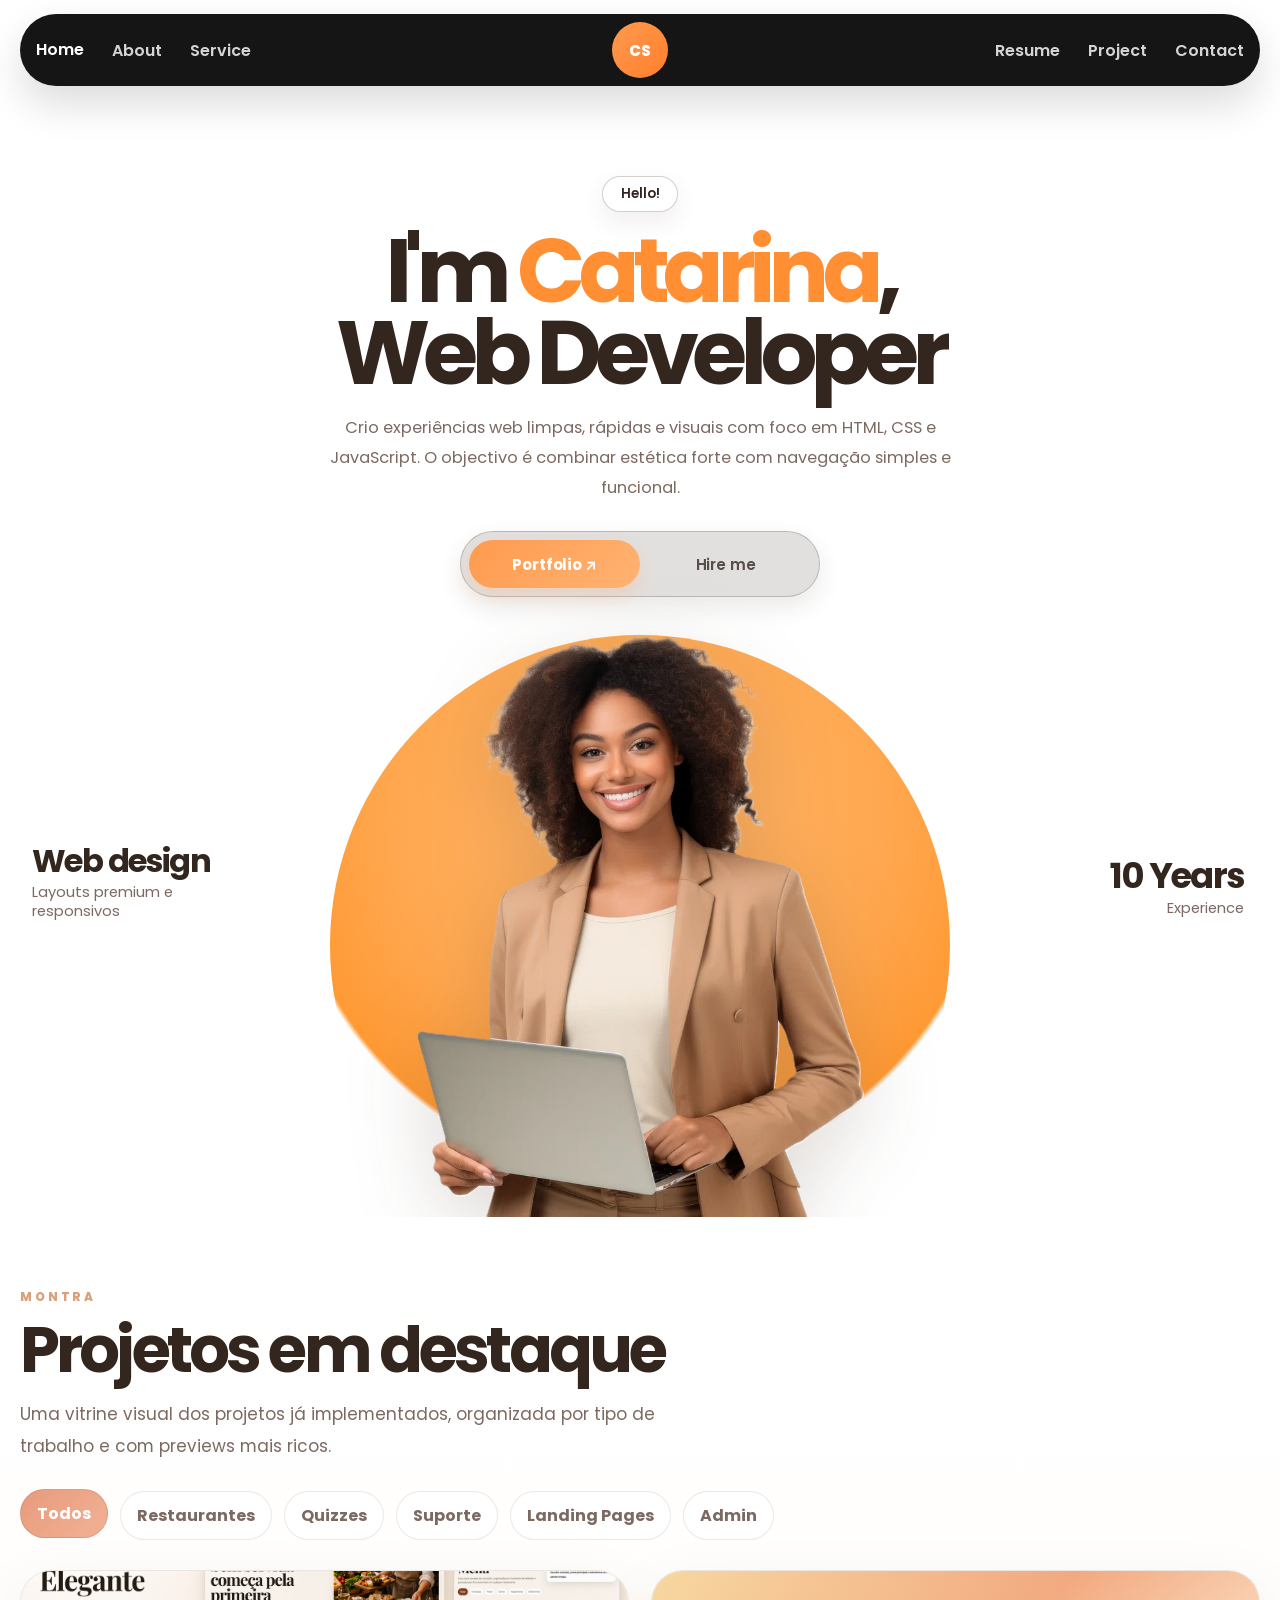
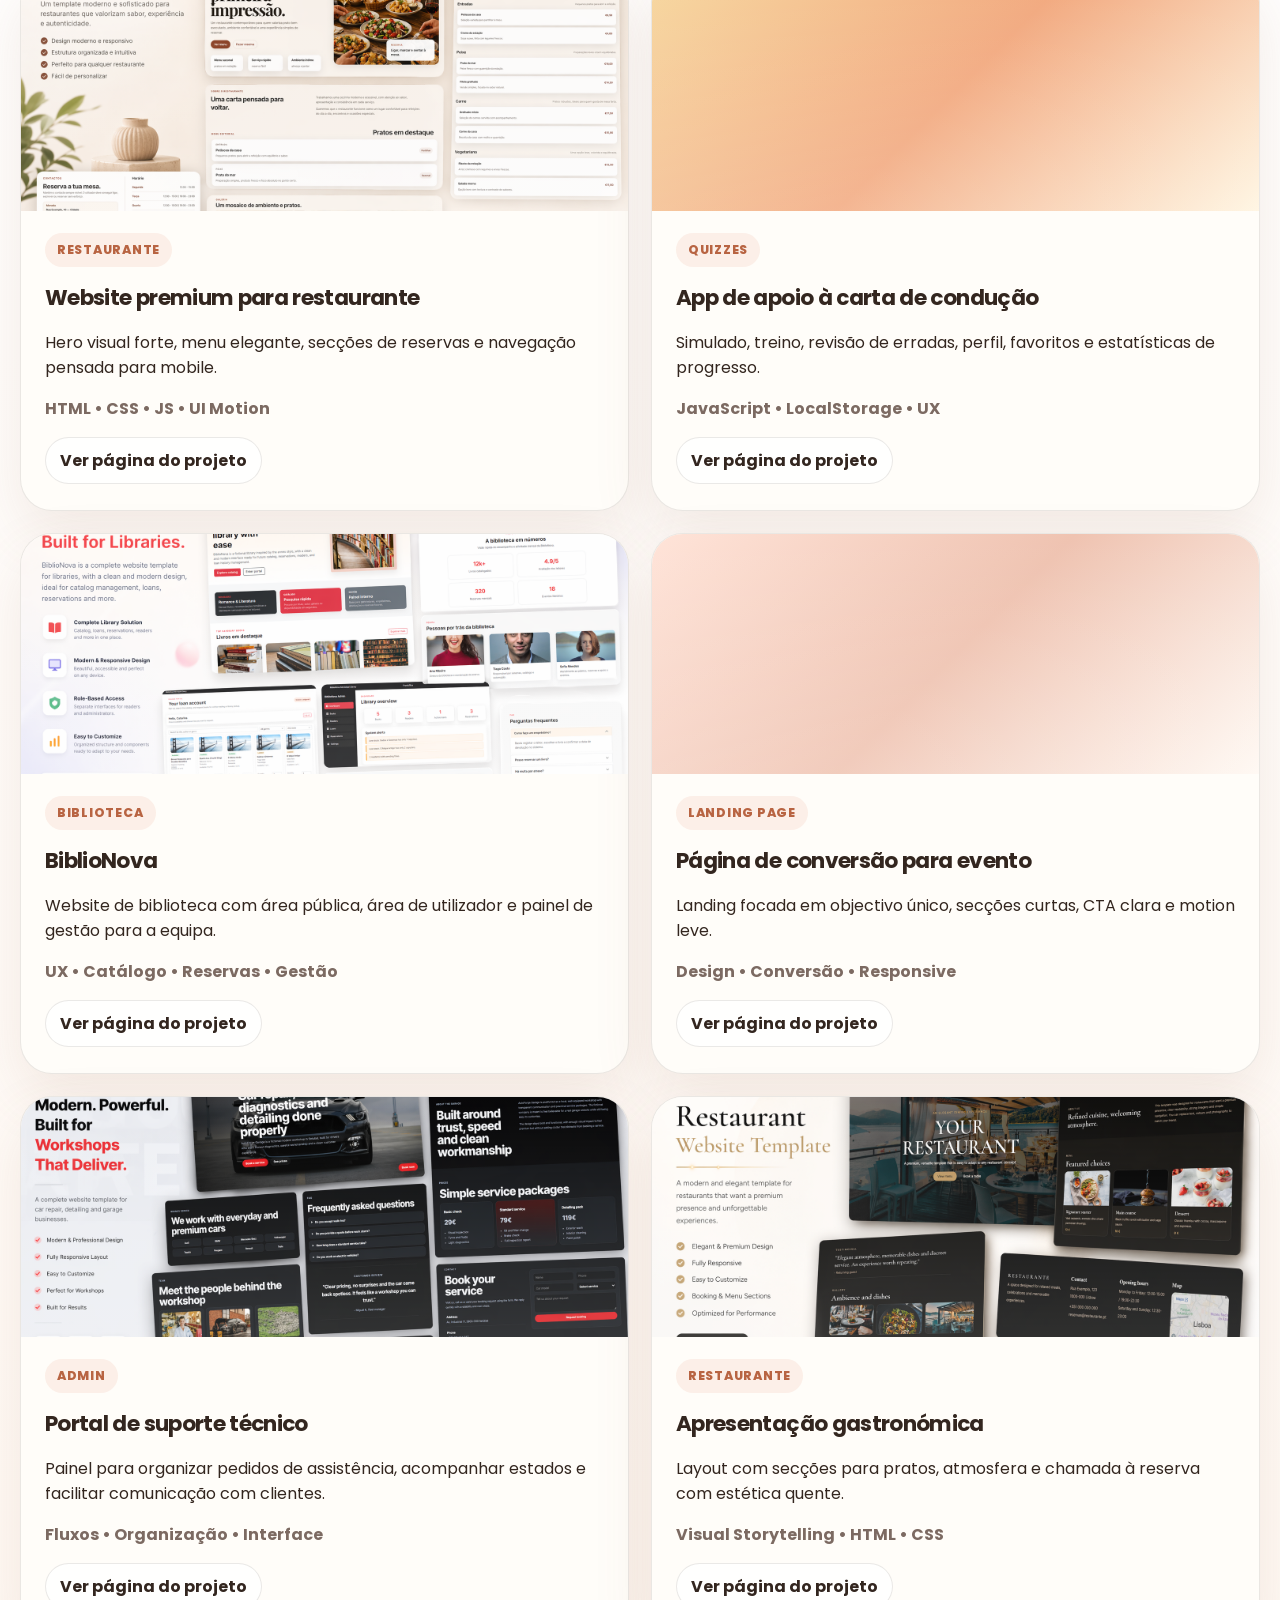
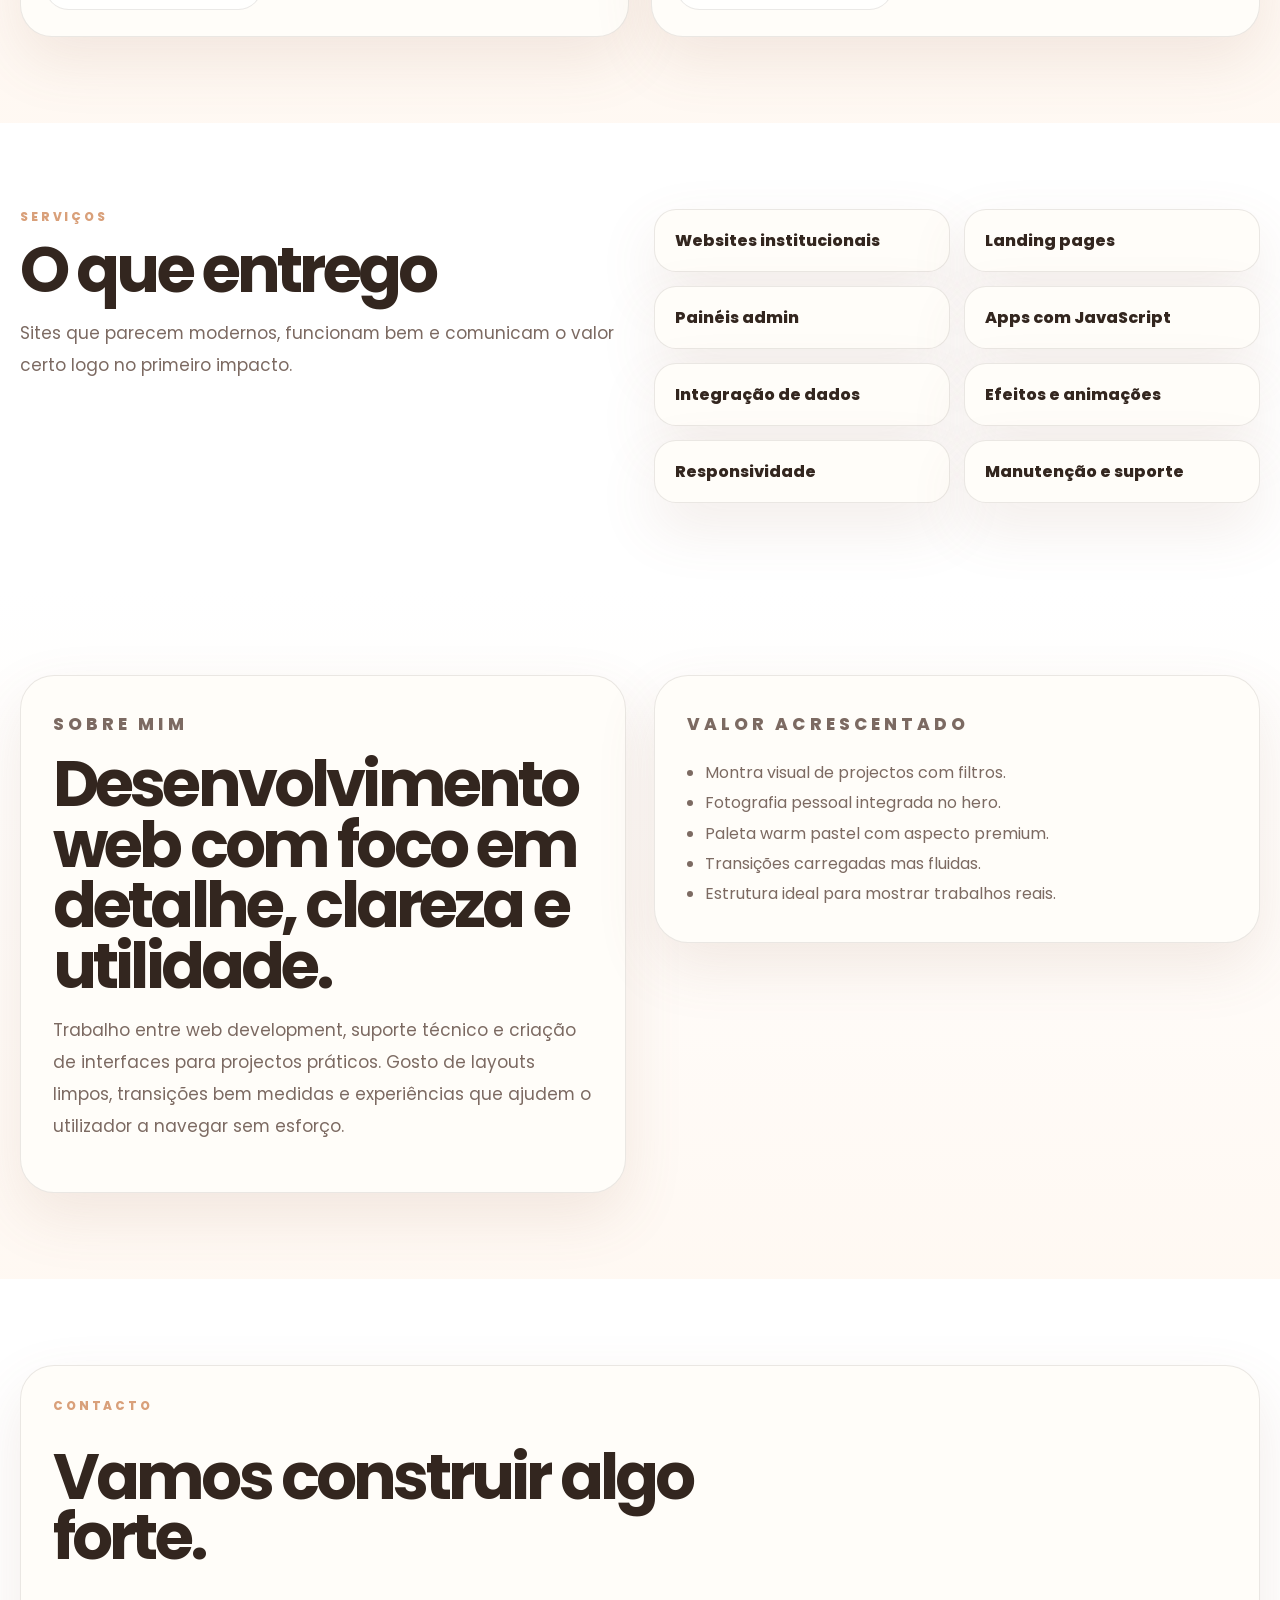
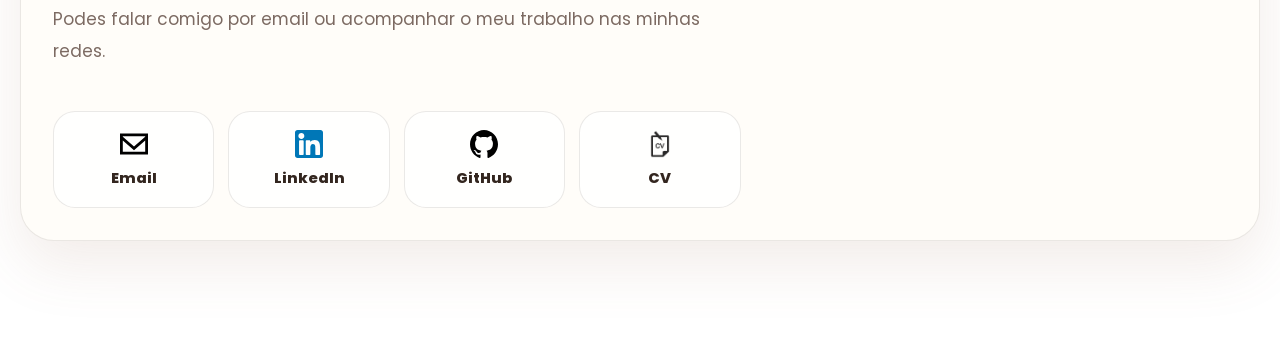
==== commit f72cb3d6: "Small modifications in the design of the portfolio" ====
--- a/index.html
+++ b/index.html
@@ -1,14 +1,18 @@
 <!DOCTYPE html>
 <html lang="pt-PT">
+
 <head>
   <meta charset="UTF-8" />
   <meta name="viewport" content="width=device-width, initial-scale=1.0" />
   <title>Portfolio | Catarina Sousa</title>
   <link rel="preconnect" href="https://fonts.googleapis.com">
   <link rel="preconnect" href="https://fonts.gstatic.com" crossorigin>
-  <link href="https://fonts.googleapis.com/css2?family=Inter:wght@400;500;600;700;800;900&family=Poppins:wght@400;500;600;700;800&display=swap" rel="stylesheet">
+  <link
+    href="https://fonts.googleapis.com/css2?family=Inter:wght@400;500;600;700;800;900&family=Poppins:wght@400;500;600;700;800&display=swap"
+    rel="stylesheet">
   <link rel="stylesheet" href="styles.css" />
 </head>
+
 <body>
   <div class="page-glow glow-a"></div>
   <div class="page-glow glow-b"></div>
@@ -38,7 +42,8 @@
         <div class="hero-copy">
           <span class="hello-pill">Hello!</span>
           <h1>I'm <span>Catarina</span>,<br>Web Developer</h1>
-          <p>Crio experiências web limpas, rápidas e visuais com foco em HTML, CSS e JavaScript. O objectivo é combinar estética forte com navegação simples e funcional.</p>
+          <p>Crio experiências web limpas, rápidas e visuais com foco em HTML, CSS e JavaScript. O objectivo é combinar
+            estética forte com navegação simples e funcional.</p>
           <div class="hero-switch" role="group" aria-label="Ações principais">
             <span class="hero-switch-thumb" aria-hidden="true"></span>
             <a class="hero-switch-item is-active" href="#projects">Portfolio ↗</a>
@@ -49,7 +54,8 @@
         <div class="hero-visual">
           <div class="hero-ring"></div>
           <div class="hero-figure-wrap">
-            <img id="profilePhoto" class="hero-figure" src="assets/profile.png" alt="Foto de Catarina" onerror="this.style.display='none'" />
+            <img id="profilePhoto" class="hero-figure" src="assets/profile.png" alt="Foto de Catarina"
+              onerror="this.style.display='none'" />
           </div>
           <div class="hero-caption hero-caption-left">
             <strong>Web design</strong>
@@ -68,7 +74,8 @@
         <div class="section-head reveal">
           <p class="eyebrow">Montra</p>
           <h2>Projetos em destaque</h2>
-          <p class="section-text">Uma vitrine visual dos projetos já implementados, organizada por tipo de trabalho e com previews mais ricos.</p>
+          <p class="section-text">Uma vitrine visual dos projetos já implementados, organizada por tipo de trabalho e
+            com previews mais ricos.</p>
         </div>
 
         <div class="filters reveal" id="filters">
@@ -130,7 +137,8 @@
             <div class="project-content">
               <span class="chip">Admin</span>
               <h3>Portal de suporte técnico</h3>
-              <p>Painel para organizar pedidos de assistência, acompanhar estados e facilitar comunicação com clientes.</p>
+              <p>Painel para organizar pedidos de assistência, acompanhar estados e facilitar comunicação com clientes.
+              </p>
               <div class="project-meta">Fluxos • Organização • Interface</div>
               <a class="project-link" href="projects/repair-shop.html">Ver página do projeto</a>
             </div>
@@ -155,7 +163,8 @@
         <div class="section-head reveal">
           <p class="eyebrow">Serviços</p>
           <h2>O que entrego</h2>
-          <p class="section-text">Sites que parecem modernos, funcionam bem e comunicam o valor certo logo no primeiro impacto.</p>
+          <p class="section-text">Sites que parecem modernos, funcionam bem e comunicam o valor certo logo no primeiro
+            impacto.</p>
         </div>
 
         <div class="skills-grid reveal">
@@ -176,7 +185,8 @@
         <div class="about-card reveal">
           <p class="eyebrow">Sobre mim</p>
           <h2>Desenvolvimento web com foco em detalhe, clareza e utilidade.</h2>
-          <p>Trabalho entre web development, suporte técnico e criação de interfaces para projectos práticos. Gosto de layouts limpos, transições bem medidas e experiências que ajudem o utilizador a navegar sem esforço.</p>
+          <p>Trabalho entre web development, suporte técnico e criação de interfaces para projectos práticos. Gosto de
+            layouts limpos, transições bem medidas e experiências que ajudem o utilizador a navegar sem esforço.</p>
         </div>
         <div class="about-card reveal">
           <p class="eyebrow">Valor acrescentado</p>
@@ -193,22 +203,36 @@
 
     <section id="contact" class="section">
       <div class="container contact-card reveal">
-        <div>
+        <div class="contact-copy">
           <p class="eyebrow">Contacto</p>
           <h2>Vamos construir algo forte.</h2>
-          <p class="section-text">Podes contactar-me por email ou acompanhar o meu trabalho no LinkedIn e GitHub.</p>
-          <div class="contact-details">
-            <a href="mailto:catarinacpsousa@gmail.com">catarinacpsousa@gmail.com</a>
-            <a href="assets/Catarina-Sousa-CV.pdf" download>Descarregar CV</a>
-          </div>
-          <div class="contact-links">
-            <a href="https://www.linkedin.com/in/catarinacpsousa/" target="_blank" rel="noopener noreferrer">LinkedIn</a>
-            <a href="https://github.com/catcpsousa" target="_blank" rel="noopener noreferrer">GitHub</a>
-          </div>
-        </div>
-        <div class="contact-actions">
-          <a class="btn primary" href="mailto:catarinacpsousa@gmail.com">Enviar email</a>
-          <a class="btn secondary" href="#hero">Voltar ao topo</a>
+          <p class="section-text">
+            Podes falar comigo por email ou acompanhar o meu trabalho nas minhas redes.
+          </p>
+
+          <div class="contact-icon-grid">
+            <a class="contact-icon-link email" href="mailto:catarinacpsousa@gmail.com" aria-label="Enviar email">
+              <img src="assets/email.svg" alt="" aria-hidden="true" />
+              <span>Email</span>
+            </a>
+
+            <a class="contact-icon-link linkedin" href="https://www.linkedin.com/in/catarinacpsousa/" target="_blank"
+              rel="noopener noreferrer" aria-label="Abrir LinkedIn">
+              <img src="assets/linkedin.svg" alt="" aria-hidden="true" />
+              <span>LinkedIn</span>
+            </a>
+
+            <a class="contact-icon-link github" href="https://github.com/catcpsousa" target="_blank"
+              rel="noopener noreferrer" aria-label="Abrir GitHub">
+              <img src="assets/github.svg" alt="" aria-hidden="true" />
+              <span>GitHub</span>
+            </a>
+
+            <a class="contact-icon-link cv" href="assets/Catarina-Sousa-CV.pdf" download aria-label="Descarregar CV">
+              <img src="assets/cv.png" alt="" aria-hidden="true" />
+              <span>CV</span>
+            </a>
+          </div>
         </div>
       </div>
     </section>
@@ -222,5 +246,10 @@
   </div>
 
   <script src="js/main.js"></script>
+
+  <button id="backToTopBtn" class="back-to-top" aria-label="Voltar ao topo" hidden>
+    <img src="assets/icons/arrow-up.svg" alt="" aria-hidden="true">
+  </button>
 </body>
+
 </html>
--- a/styles.css
+++ b/styles.css
@@ -507,7 +507,7 @@
     margin-top: -14px;
 }
 
-.hero-stage{
+.hero-stage {
     min-height: calc(100vh - 160px);
 }
 
@@ -678,95 +678,140 @@
 }
 
 .contact-card {
-    display: flex;
-    justify-content: space-between;
-    gap: 24px;
-    align-items: center
-}
-
-.contact-details,
-.contact-links {
-    display: flex;
-    flex-wrap: wrap;
+  display: grid;
+  grid-template-columns: 1.2fr .8fr;
+  gap: 28px;
+  align-items: center;
+  border-radius: 34px;
+  padding: 32px;
+}
+
+.contact-copy {
+  display: flex;
+  flex-direction: column;
+  gap: 18px;
+}
+
+.contact-icon-grid {
+  display: grid;
+  grid-template-columns: repeat(4, minmax(0, 1fr));
+  gap: 14px;
+  margin-top: 8px;
+}
+
+.contact-icon-link {
+  display: flex;
+  flex-direction: column;
+  align-items: center;
+  justify-content: center;
+  gap: 10px;
+  padding: 18px 14px;
+  border-radius: 22px;
+  background: rgba(255,255,255,.72);
+  border: 1px solid var(--line);
+  text-decoration: none;
+  color: var(--text);
+  transition: transform .35s ease, box-shadow .35s ease, background .35s ease, border-color .35s ease;
+}
+
+.contact-icon-link:hover,
+.contact-icon-link:focus-visible {
+  transform: translateY(-4px) scale(1.02);
+  box-shadow: var(--shadow);
+  background: #fff7f2;
+  outline: none;
+}
+
+.contact-icon-link img {
+  width: 28px;
+  height: 28px;
+  object-fit: contain;
+}
+
+.contact-icon-link span {
+  font-weight: 800;
+  font-size: .92rem;
+}
+
+.back-to-top {
+  position: fixed;
+  right: 24px;
+  bottom: 24px;
+  width: 56px;
+  height: 56px;
+  border: 0;
+  border-radius: 50%;
+  background: linear-gradient(135deg, var(--accent), #f2b294);
+  box-shadow: var(--shadow);
+  display: grid;
+  place-items: center;
+  cursor: pointer;
+  z-index: 1000;
+  opacity: 0;
+  visibility: hidden;
+  transform: translateY(14px) scale(.9);
+  transition: opacity .3s ease, visibility .3s ease, transform .3s ease, background .3s ease;
+}
+
+.back-to-top.is-visible {
+  opacity: 1;
+  visibility: visible;
+  transform: translateY(0) scale(1);
+}
+
+.back-to-top:hover,
+.back-to-top:focus-visible {
+  background: linear-gradient(135deg, #e48a69, #f1a97f);
+  outline: none;
+}
+
+.back-to-top img {
+  width: 24px;
+  height: 24px;
+  object-fit: contain;
+}
+
+@media (max-width: 980px) {
+  .contact-card {
+    grid-template-columns: 1fr;
+  }
+
+  .contact-icon-grid {
+    grid-template-columns: repeat(2, 1fr);
+  }
+}
+
+@media (max-width: 640px) {
+  .contact-card {
+    padding: 24px;
+    border-radius: 28px;
+  }
+
+  .contact-icon-grid {
+    grid-template-columns: 1fr 1fr;
     gap: 12px;
-    margin-top: 14px
-}
-
-.contact-details a,
-.contact-links a {
-    text-decoration: none;
-    border: 1px solid var(--line);
-    background: rgba(255, 255, 255, .72);
-    color: var(--text);
-    padding: 10px 14px;
-    border-radius: 999px;
-    font-weight: 600;
-    transition: .25s ease
-}
-
-.contact-details a:hover,
-.contact-links a:hover {
-    transform: translateY(-2px);
-    background: #fff
-}
-
-.page-glow {
-    position: fixed;
-    inset: auto;
-    pointer-events: none;
-    z-index: -1;
-    filter: blur(24px);
-    opacity: .18
-}
-
-.glow-a {
-    width: 300px;
-    height: 300px;
-    background: radial-gradient(circle, #ffd0c3 0, rgba(255, 208, 195, 0) 68%);
-    top: -60px;
-    right: -40px
-}
-
-.glow-b {
-    width: 420px;
-    height: 420px;
-    background: radial-gradient(circle, #f7d6b4 0, rgba(247, 214, 180, 0) 70%);
-    bottom: -120px;
-    left: -120px
-}
-
-.reveal {
-    opacity: 0;
-    transform: translateY(36px) scale(.98);
-    transition: opacity .9s ease, transform .9s cubic-bezier(.2, .8, .2, 1)
-}
-
-.reveal.is-visible {
-    opacity: 1;
-    transform: translateY(0) scale(1)
-}
-
-.mobile-menu {
-    position: fixed;
-    inset: 70px 20px auto 20px;
-    background: rgba(255, 252, 248, .9);
-    backdrop-filter: blur(14px);
-    border: 1px solid var(--line);
-    border-radius: 24px;
-    padding: 18px;
-    display: grid;
-    gap: 14px;
-    transform: translateY(-20px);
-    opacity: 0;
-    pointer-events: none;
-    transition: .35s ease;
-    box-shadow: var(--shadow)
-}
-
-.mobile-menu.open {
-    transform: translateY(0);
-    opacity: 1;
-    pointer-events: auto
+  }
+
+  .contact-icon-link {
+    padding: 16px 12px;
+  }
+
+  .back-to-top {
+    right: 16px;
+    bottom: 16px;
+    width: 52px;
+    height: 52px;
+  }
+}
+
+@media (max-width: 980px) {
+    .contact-card {
+        grid-template-columns: 1fr;
+    }
+
+    .contact-icon-grid {
+        grid-template-columns: repeat(2, 1fr);
+    }
 }
 
 @keyframes float {
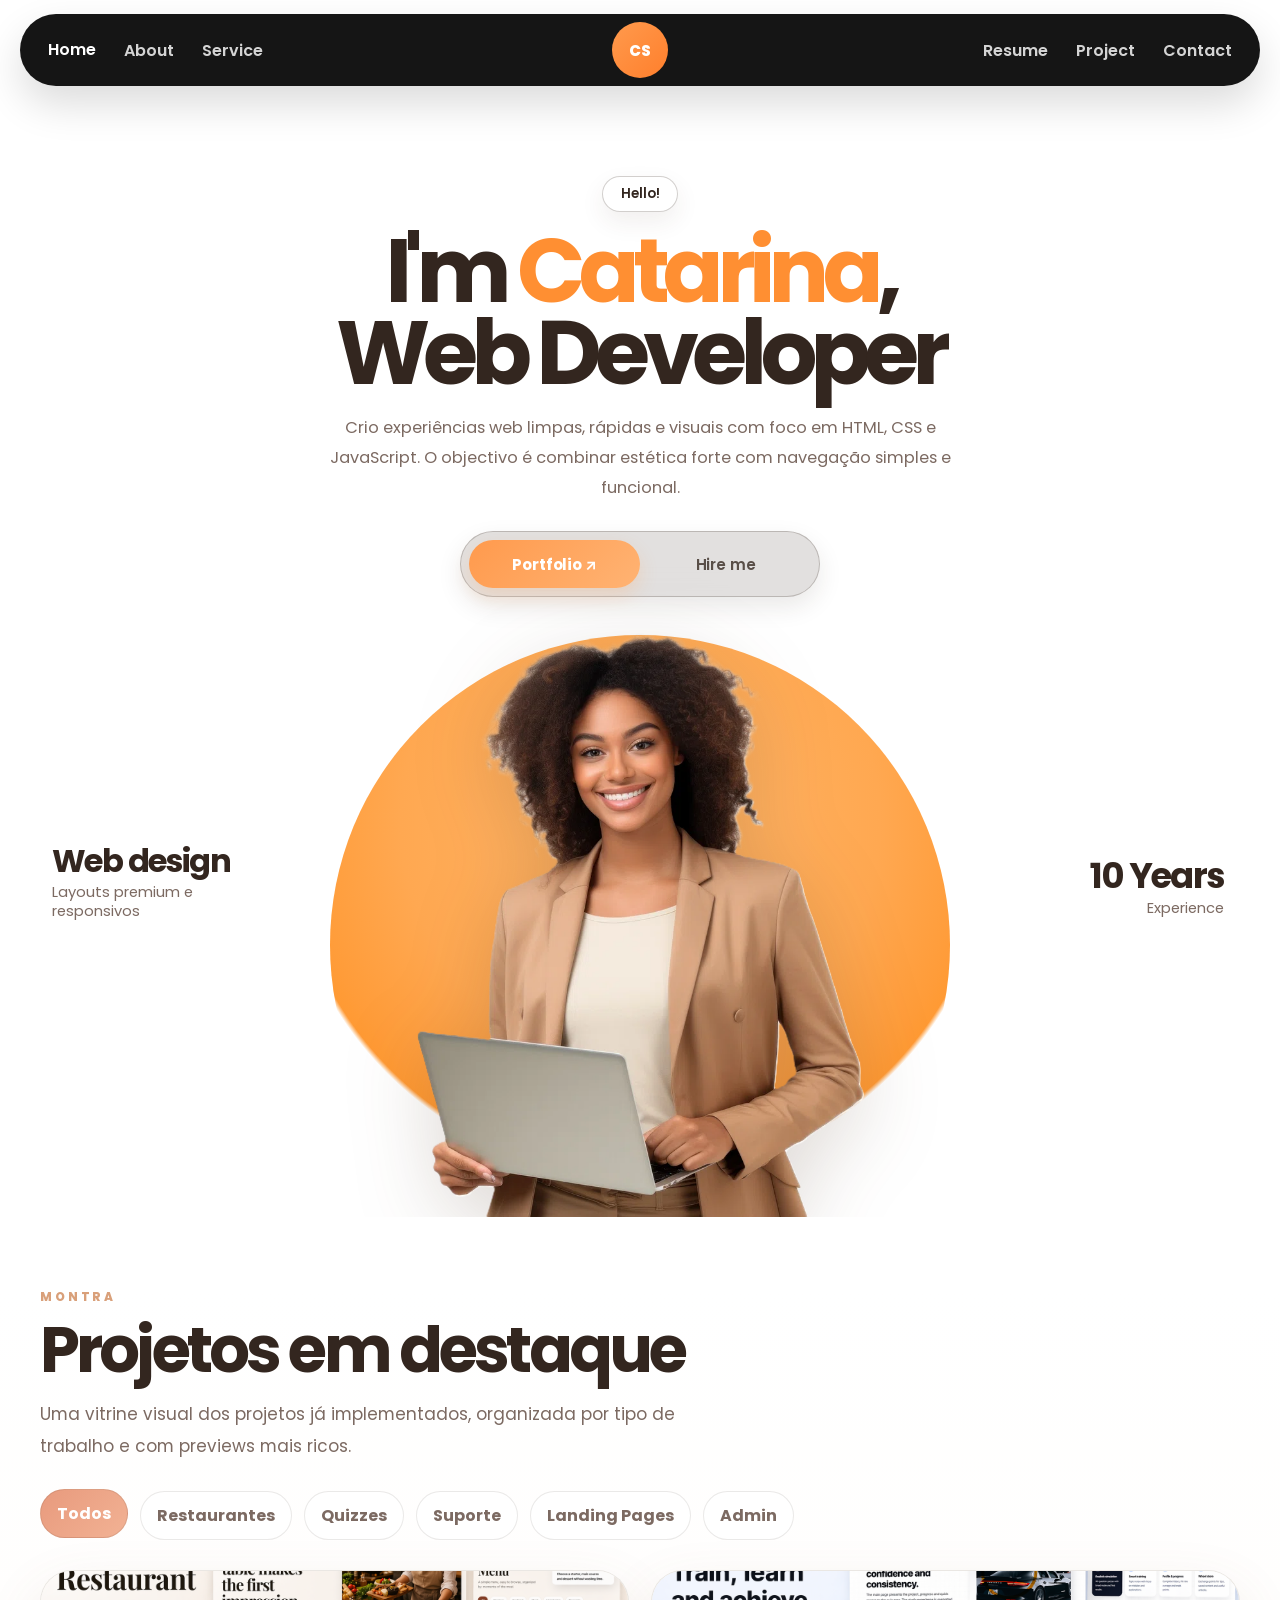
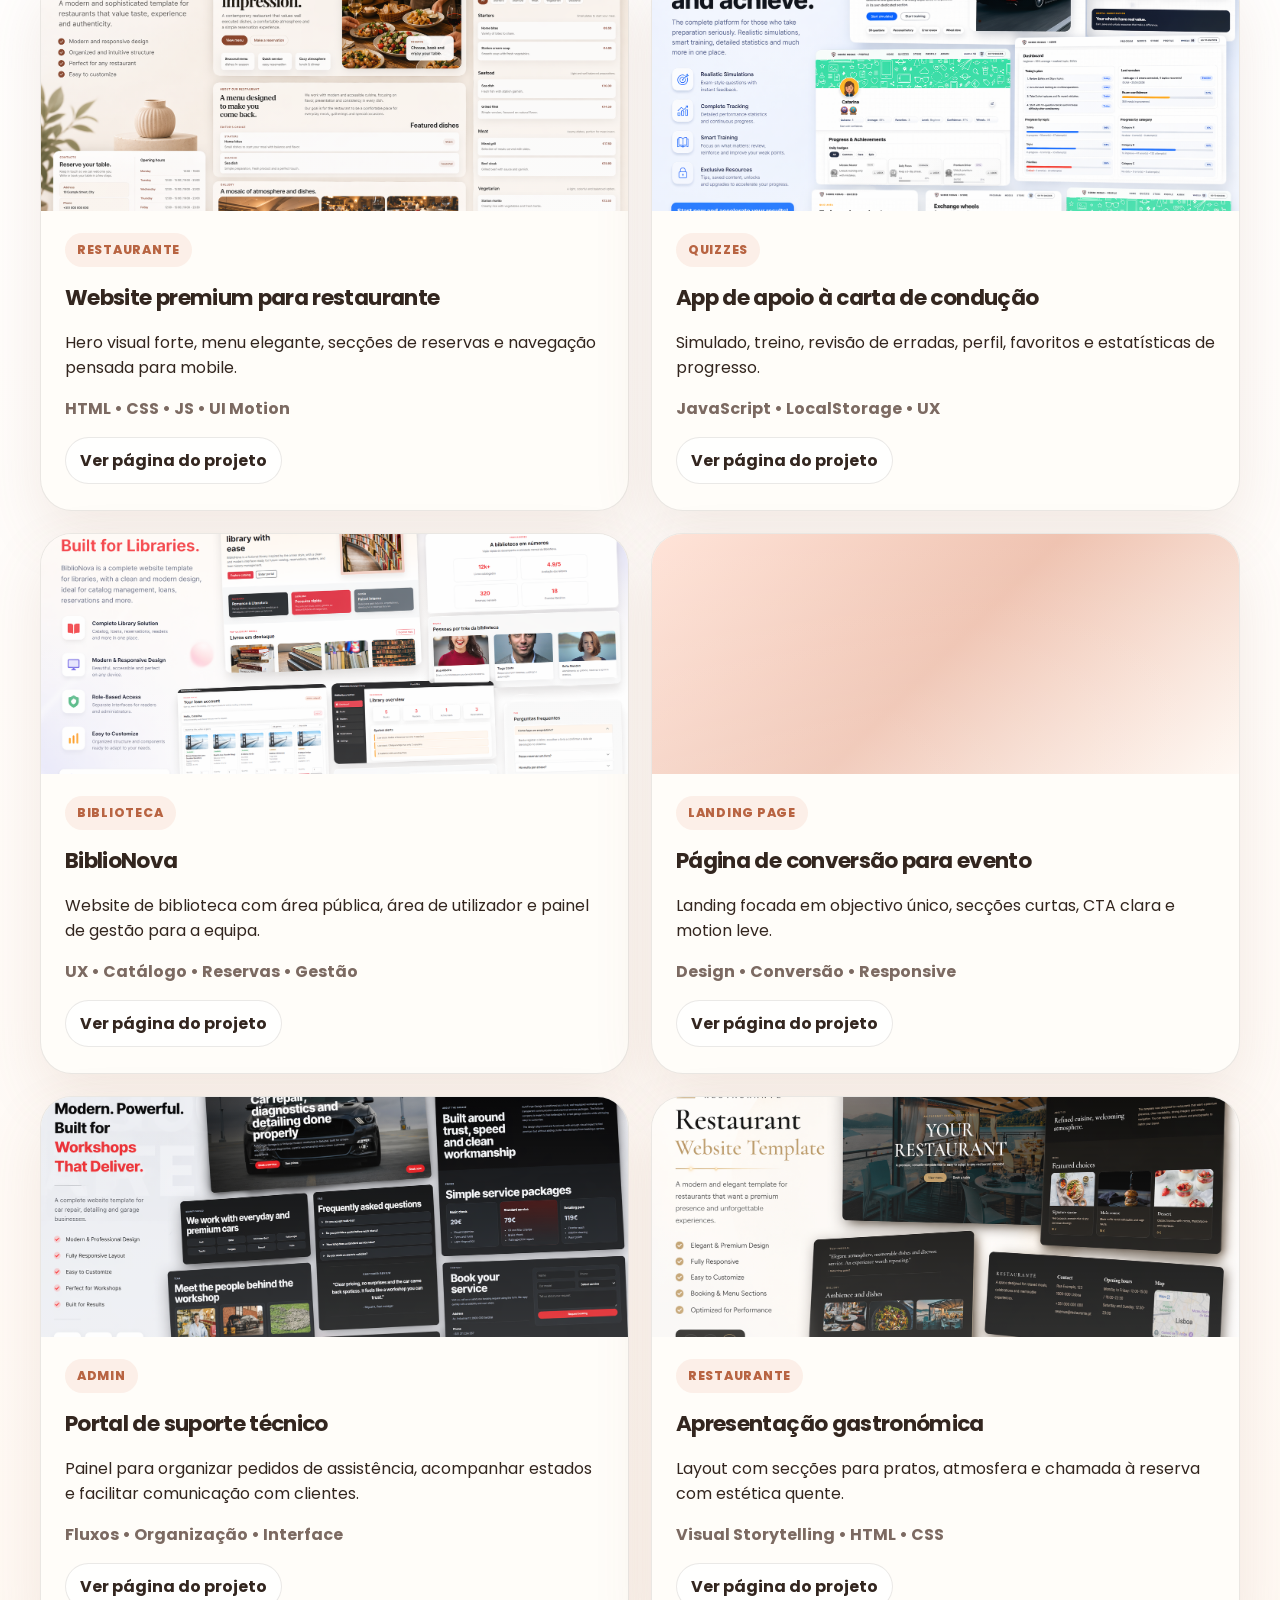
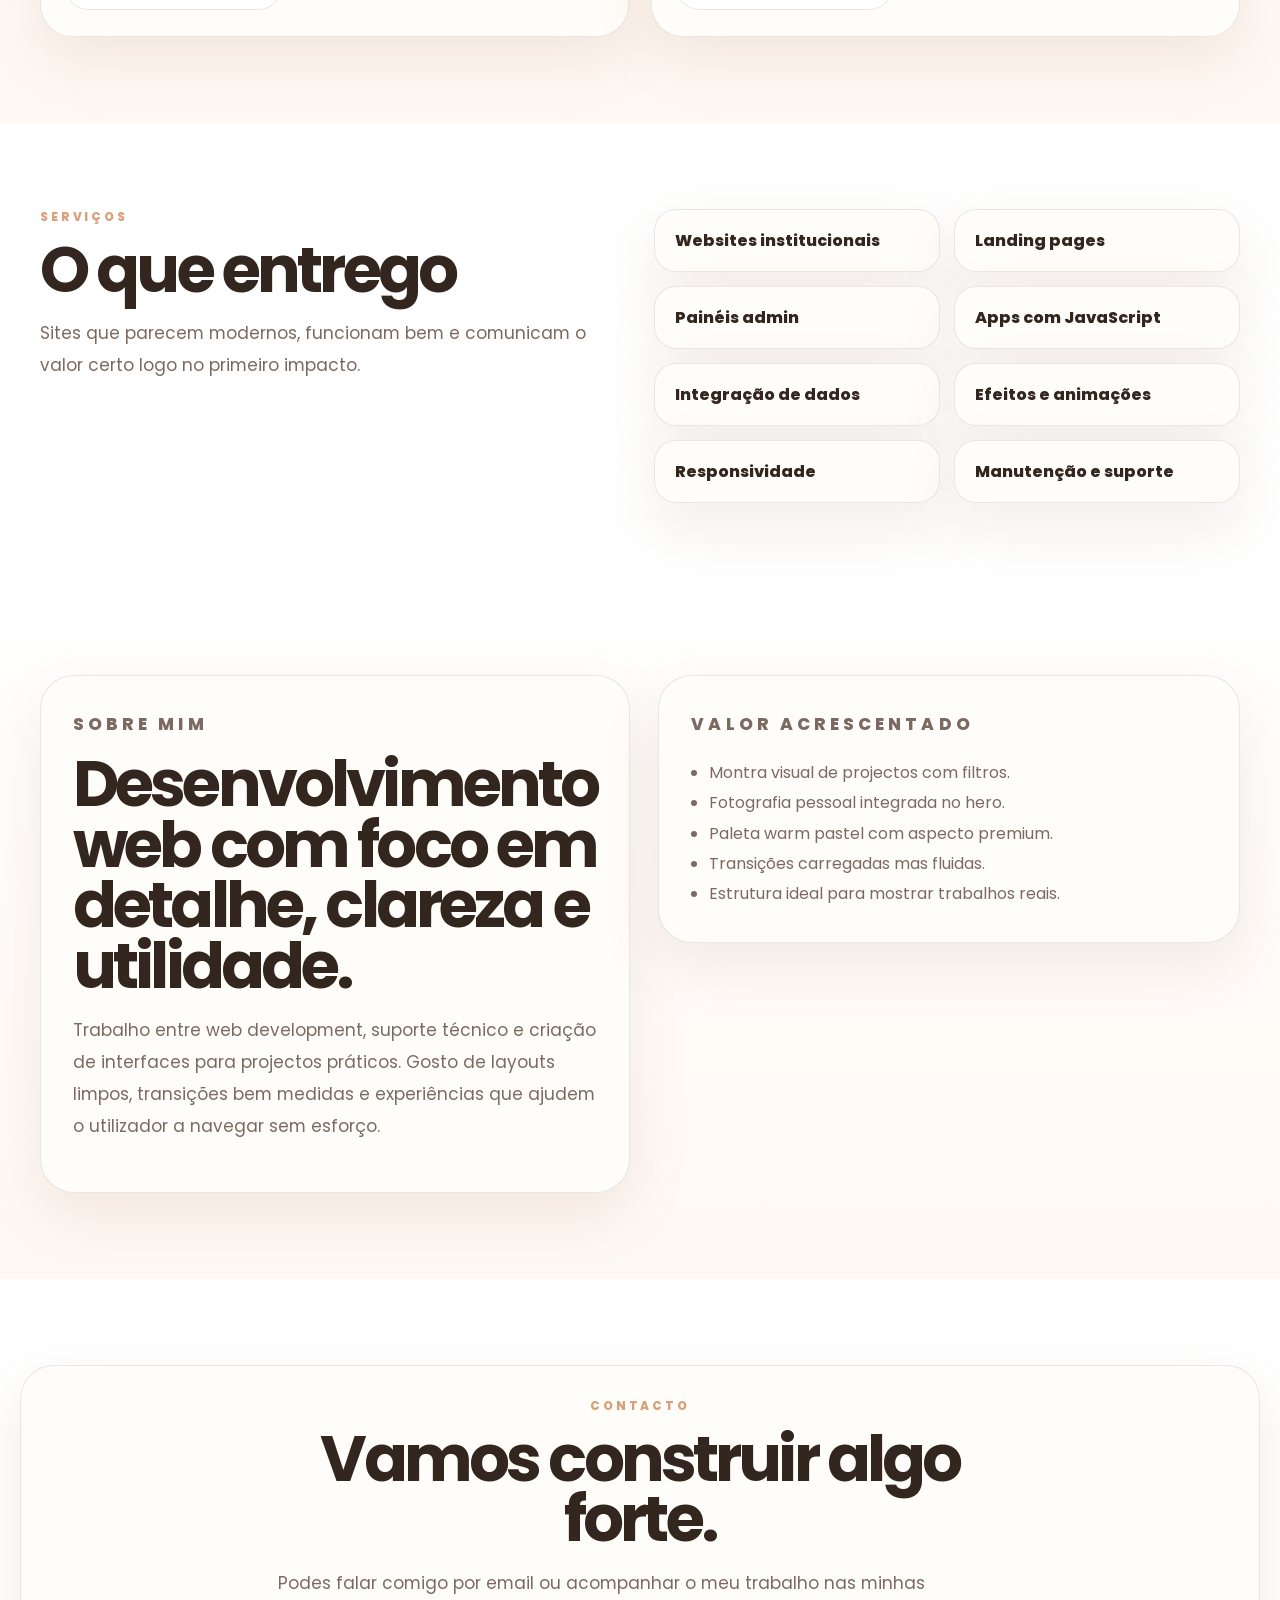
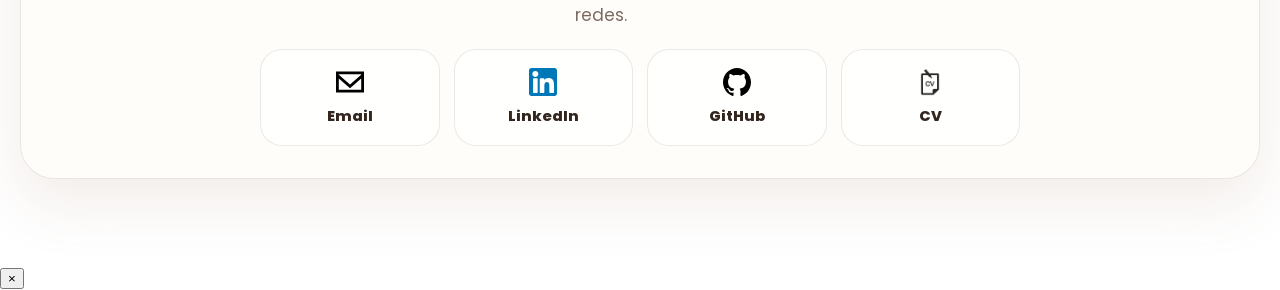
==== commit 3d45ffcc: "Update project pages and styles; add new restaurant template image" ====
--- a/index.html
+++ b/index.html
@@ -238,17 +238,19 @@
     </section>
   </main>
 
-  <div class="mobile-menu" id="mobileMenu">
+  <div class="mobile-menu-backdrop" id="mobileMenuBackdrop"></div>
+  <nav class="mobile-menu" id="mobileMenu">
+    <button class="close-menu-btn" id="closeMenuBtn" aria-label="Fechar menu">&times;</button>
     <a href="#projects">Projetos</a>
     <a href="#services">Serviços</a>
     <a href="#about">Sobre</a>
     <a href="#contact">Contacto</a>
-  </div>
+  </nav>
 
   <script src="js/main.js"></script>
 
   <button id="backToTopBtn" class="back-to-top" aria-label="Voltar ao topo" hidden>
-    <img src="assets/icons/arrow-up.svg" alt="" aria-hidden="true">
+    <img src="../ass" alt="" aria-hidden="true">
   </button>
 </body>
 
--- a/styles.css
+++ b/styles.css
@@ -20,17 +20,24 @@
     scroll-behavior: smooth
 }
 
+html,
+body {
+    width: 100%;
+    overflow-x: clip;
+}
+
 body {
     margin: 0;
     font-family: Poppins, Inter, sans-serif;
     color: var(--text);
     background: #ffffff;
-    overflow-x: hidden
+    overflow-x: clip;
 }
 
 .container {
-    width: min(1240px, calc(100% - 32px));
-    margin: 0 auto
+    width: min(1240px, 100%);
+    margin: 0 auto;
+    padding-inline: clamp(16px, 4vw, 20px);
 }
 
 .section {
@@ -47,7 +54,11 @@
     top: 0;
     z-index: 40;
     background: transparent;
-    padding: 14px 0 0
+    padding: 14px 0 0;
+}
+
+.topbar .container {
+    padding-inline: clamp(18px, 5vw, 28px);
 }
 
 .topbar-inner {
@@ -56,7 +67,7 @@
     justify-content: space-between;
     gap: 14px;
     min-height: 72px;
-    padding: 0 16px;
+    padding: 0 18px;
     border-radius: 999px;
     background: #151515;
     box-shadow: 0 18px 40px rgba(0, 0, 0, .14)
@@ -553,7 +564,9 @@
 }
 
 .preview-quiz {
-    background: linear-gradient(135deg, #f7d8a0, #f2a97f, #fff4df)
+    background-image: url("assets/projects/sobre-rodas.png");
+    background-size: cover;
+    background-position: center
 }
 
 .preview-support {
@@ -678,130 +691,141 @@
 }
 
 .contact-card {
-  display: grid;
-  grid-template-columns: 1.2fr .8fr;
-  gap: 28px;
-  align-items: center;
-  border-radius: 34px;
-  padding: 32px;
+    display: grid;
+    grid-template-columns: 1fr;
+    justify-items: center;
+    align-items: center;
+    text-align: center;
+    gap: 24px;
 }
 
 .contact-copy {
-  display: flex;
-  flex-direction: column;
-  gap: 18px;
+    width: min(100%, 760px);
+    align-items: center;
 }
 
 .contact-icon-grid {
-  display: grid;
-  grid-template-columns: repeat(4, minmax(0, 1fr));
-  gap: 14px;
-  margin-top: 8px;
+    display: grid;
+    grid-template-columns: repeat(4, minmax(0, 1fr));
+    gap: 14px;
+    margin-top: 8px;
 }
 
 .contact-icon-link {
-  display: flex;
-  flex-direction: column;
-  align-items: center;
-  justify-content: center;
-  gap: 10px;
-  padding: 18px 14px;
-  border-radius: 22px;
-  background: rgba(255,255,255,.72);
-  border: 1px solid var(--line);
-  text-decoration: none;
-  color: var(--text);
-  transition: transform .35s ease, box-shadow .35s ease, background .35s ease, border-color .35s ease;
+    display: flex;
+    flex-direction: column;
+    align-items: center;
+    justify-content: center;
+    gap: 10px;
+    padding: 18px 14px;
+    border-radius: 22px;
+    background: rgba(255, 255, 255, .72);
+    border: 1px solid var(--line);
+    text-decoration: none;
+    color: var(--text);
+    transition: transform .35s ease, box-shadow .35s ease, background .35s ease, border-color .35s ease;
 }
 
 .contact-icon-link:hover,
 .contact-icon-link:focus-visible {
-  transform: translateY(-4px) scale(1.02);
-  box-shadow: var(--shadow);
-  background: #fff7f2;
-  outline: none;
+    transform: translateY(-4px) scale(1.02);
+    box-shadow: var(--shadow);
+    background: #fff7f2;
+    outline: none;
 }
 
 .contact-icon-link img {
-  width: 28px;
-  height: 28px;
-  object-fit: contain;
+    width: 28px;
+    height: 28px;
+    object-fit: contain;
 }
 
 .contact-icon-link span {
-  font-weight: 800;
-  font-size: .92rem;
+    font-weight: 800;
+    font-size: .92rem;
 }
 
 .back-to-top {
-  position: fixed;
-  right: 24px;
-  bottom: 24px;
-  width: 56px;
-  height: 56px;
-  border: 0;
-  border-radius: 50%;
-  background: linear-gradient(135deg, var(--accent), #f2b294);
-  box-shadow: var(--shadow);
-  display: grid;
-  place-items: center;
-  cursor: pointer;
-  z-index: 1000;
-  opacity: 0;
-  visibility: hidden;
-  transform: translateY(14px) scale(.9);
-  transition: opacity .3s ease, visibility .3s ease, transform .3s ease, background .3s ease;
+    position: fixed;
+    right: 24px;
+    bottom: 24px;
+    width: 56px;
+    height: 56px;
+    border: 0;
+    border-radius: 50%;
+    background: linear-gradient(135deg, var(--accent), #f2b294);
+    box-shadow: var(--shadow);
+    display: grid;
+    place-items: center;
+    cursor: pointer;
+    z-index: 1000;
+    opacity: 0;
+    visibility: hidden;
+    transform: translateY(14px) scale(.9);
+    transition: opacity .3s ease, visibility .3s ease, transform .3s ease, background .3s ease;
 }
 
 .back-to-top.is-visible {
-  opacity: 1;
-  visibility: visible;
-  transform: translateY(0) scale(1);
+    opacity: 1;
+    visibility: visible;
+    transform: translateY(0) scale(1);
 }
 
 .back-to-top:hover,
 .back-to-top:focus-visible {
-  background: linear-gradient(135deg, #e48a69, #f1a97f);
-  outline: none;
+    background: linear-gradient(135deg, #e48a69, #f1a97f);
+    outline: none;
 }
 
 .back-to-top img {
-  width: 24px;
-  height: 24px;
-  object-fit: contain;
+    width: 24px;
+    height: 24px;
+    object-fit: contain;
 }
 
 @media (max-width: 980px) {
-  .contact-card {
-    grid-template-columns: 1fr;
-  }
-
-  .contact-icon-grid {
-    grid-template-columns: repeat(2, 1fr);
-  }
+    .contact-card {
+        grid-template-columns: 1fr;
+    }
+
+    .contact-icon-grid {
+        grid-template-columns: repeat(2, 1fr);
+    }
 }
 
 @media (max-width: 640px) {
-  .contact-card {
-    padding: 24px;
-    border-radius: 28px;
-  }
-
-  .contact-icon-grid {
-    grid-template-columns: 1fr 1fr;
-    gap: 12px;
-  }
-
-  .contact-icon-link {
-    padding: 16px 12px;
-  }
-
-  .back-to-top {
-    right: 16px;
-    bottom: 16px;
-    width: 52px;
-    height: 52px;
-  }
+    .contact-card {
+        padding: 24px;
+        border-radius: 28px;
+    }
+
+    .contact-icon-grid {
+        grid-template-columns: 1fr 1fr;
+        gap: 12px;
+    }
+
+    .contact-icon-link {
+        padding: 16px 12px;
+    }
+
+    .back-to-top {
+        right: 16px;
+        bottom: 16px;
+        width: 52px;
+        height: 52px;
+    }
+
+    .container {
+        padding-inline: 16px;
+    }
+
+    .topbar .container {
+        padding-inline: 14px;
+    }
+
+    .topbar-inner {
+        margin: 0;
+    }
 }
 
 @media (max-width: 980px) {
@@ -865,6 +889,18 @@
 
     .hero-caption-right {
         right: 0
+    }
+
+    .menu-btn {
+        display: inline-flex;
+    }
+
+    .nav {
+        display: none;
+    }
+
+    .mobile-menu {
+        display: flex;
     }
 }
 
@@ -950,4 +986,177 @@
         flex-direction: column;
         align-items: flex-start
     }
+
+    .split-grid,
+    .about-grid {
+        gap: 16px;
+    }
+
+    .skills-grid {
+        gap: 10px;
+    }
+
+    .skill-card {
+        padding: 14px 16px;
+        font-size: 0.9rem;
+    }
+
+    .about-card {
+        padding: 20px;
+    }
+
+    .section-head {
+        max-width: 100%;
+        margin-bottom: 16px;
+    }
+
+    .highlight-list {
+        padding-left: 14px;
+    }
+
+    #services .container,
+    #about .container,
+    #contact .container {
+        padding-inline: 20px;
+    }
+
+    .split-grid,
+    .about-grid,
+    .skills-grid,
+    .contact-card {
+        width: 100%;
+        max-width: 100%;
+    }
+
+    #about .container {
+        padding-inline: 22px;
+    }
+
+    #about .about-grid {
+        gap: 14px;
+    }
+
+    #about .about-card {
+        padding: 18px;
+    }
+
+    #about .about-card h2 {
+        font-size: clamp(1.8rem, 8.2vw, 2.4rem);
+        line-height: 1.02;
+        letter-spacing: -0.03em;
+        overflow-wrap: anywhere;
+        word-break: break-word;
+    }
+
+    #about .about-card p,
+    #about .highlight-list {
+        max-width: 100%;
+    }
+
+    #contact .container {
+        padding-inline: 22px;
+    }
+
+    #contact .contact-card {
+        width: 100%;
+        max-width: 100%;
+        padding: 18px;
+        border-radius: 24px;
+        justify-items: stretch;
+        text-align: left;
+    }
+
+    #contact .contact-copy {
+        width: 100%;
+    }
+
+    #contact .contact-icon-grid {
+        width: 100%;
+        grid-template-columns: 1fr 1fr;
+        gap: 10px;
+    }
+
+    #contact .contact-icon-link {
+        padding: 14px 10px;
+    }
+
+    .mobile-menu {
+        display: flex;
+        flex-direction: column;
+        align-items: flex-start;
+        gap: 24px;
+        position: fixed;
+        top: 0;
+        left: -82vw;
+        width: 82vw;
+        max-width: 340px;
+        height: 100vh;
+        background: #151515;
+        box-shadow: 8px 0 32px rgba(0, 0, 0, 0.18);
+        z-index: 2001;
+        padding: 48px 28px 28px 22px;
+        transition: left 0.35s cubic-bezier(.7, 0, .3, 1);
+        opacity: 1;
+        pointer-events: none;
+    }
+
+    .mobile-menu.open {
+        left: 0;
+        pointer-events: auto;
+    }
+
+    .mobile-menu a {
+        color: #fff;
+        font-size: 1.18rem;
+        font-weight: 600;
+        text-decoration: none;
+        padding: 10px 0;
+        width: 100%;
+        border-radius: 8px;
+        transition: background .2s;
+    }
+
+    .mobile-menu a:hover,
+    .mobile-menu a:focus {
+        background: rgba(255, 255, 255, 0.08);
+    }
+
+    .close-menu-btn {
+        background: none;
+        border: none;
+        color: #fff;
+        font-size: 2.2rem;
+        font-weight: 700;
+        align-self: flex-end;
+        margin-bottom: 18px;
+        cursor: pointer;
+        line-height: 1;
+        padding: 0 8px;
+        transition: color .2s;
+    }
+
+    .close-menu-btn:hover,
+    .close-menu-btn:focus {
+        color: var(--accent, #e89a7d);
+    }
+
+    .mobile-menu-backdrop {
+        display: block;
+        position: fixed;
+        inset: 0;
+        left: 82vw;
+        width: 18vw;
+        min-width: 60px;
+        height: 100vh;
+        background: rgba(21, 21, 21, 0.18);
+        z-index: 2000;
+        opacity: 0;
+        pointer-events: none;
+        transition: opacity 0.3s;
+    }
+
+    .mobile-menu.open~.mobile-menu-backdrop {
+        opacity: 1;
+        pointer-events: auto;
+    }
 }
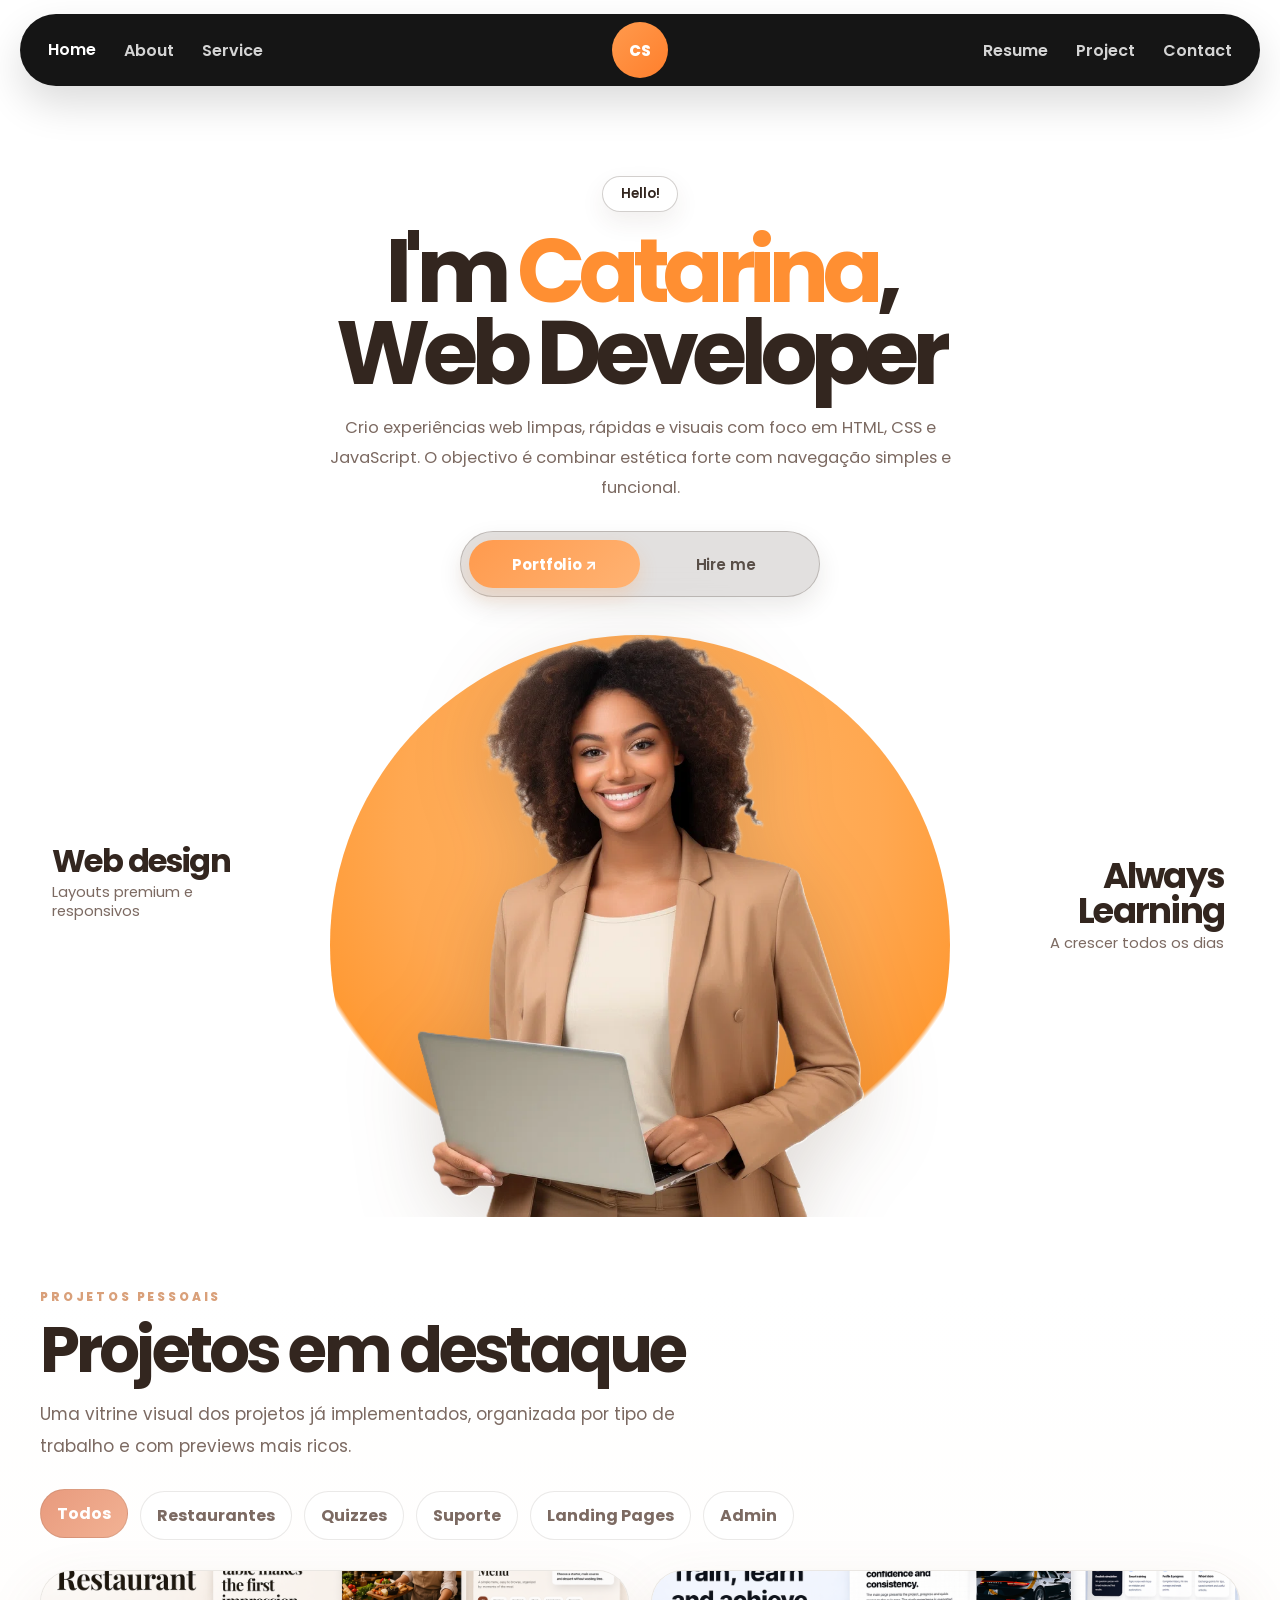
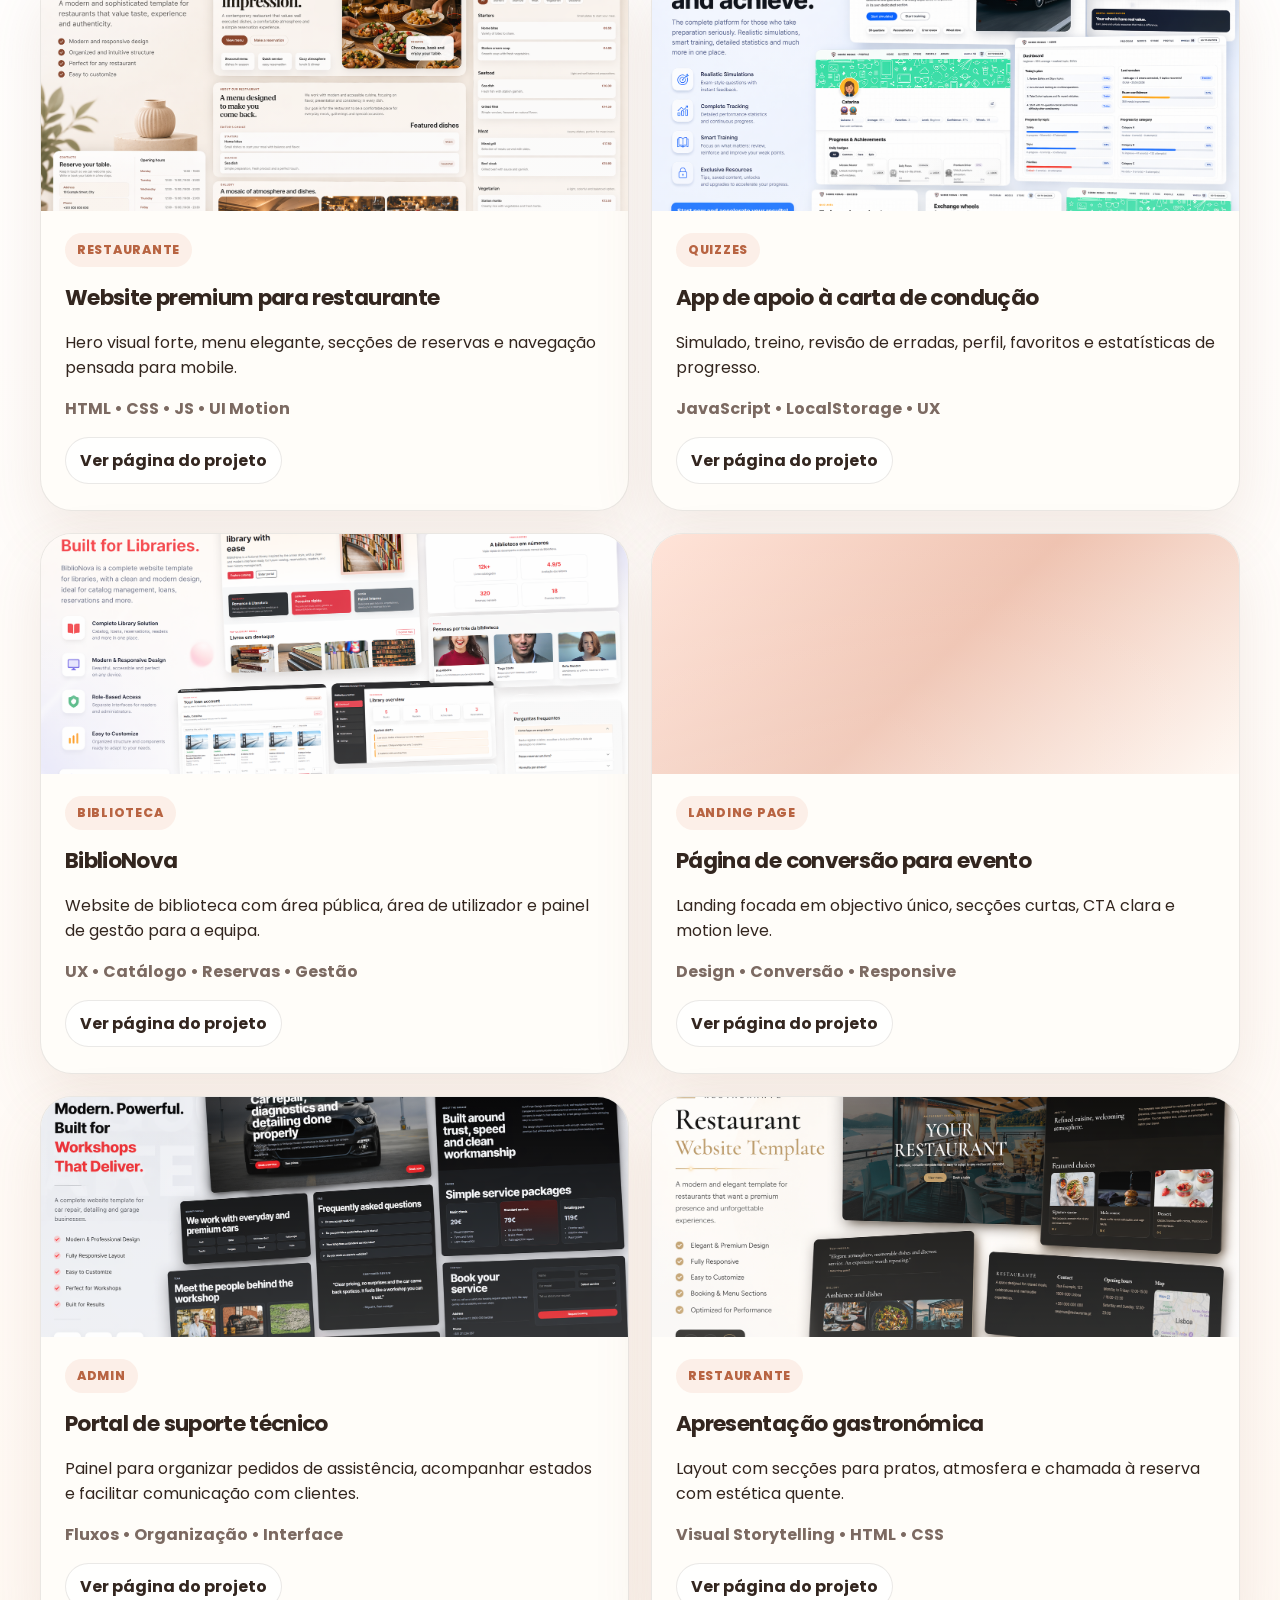
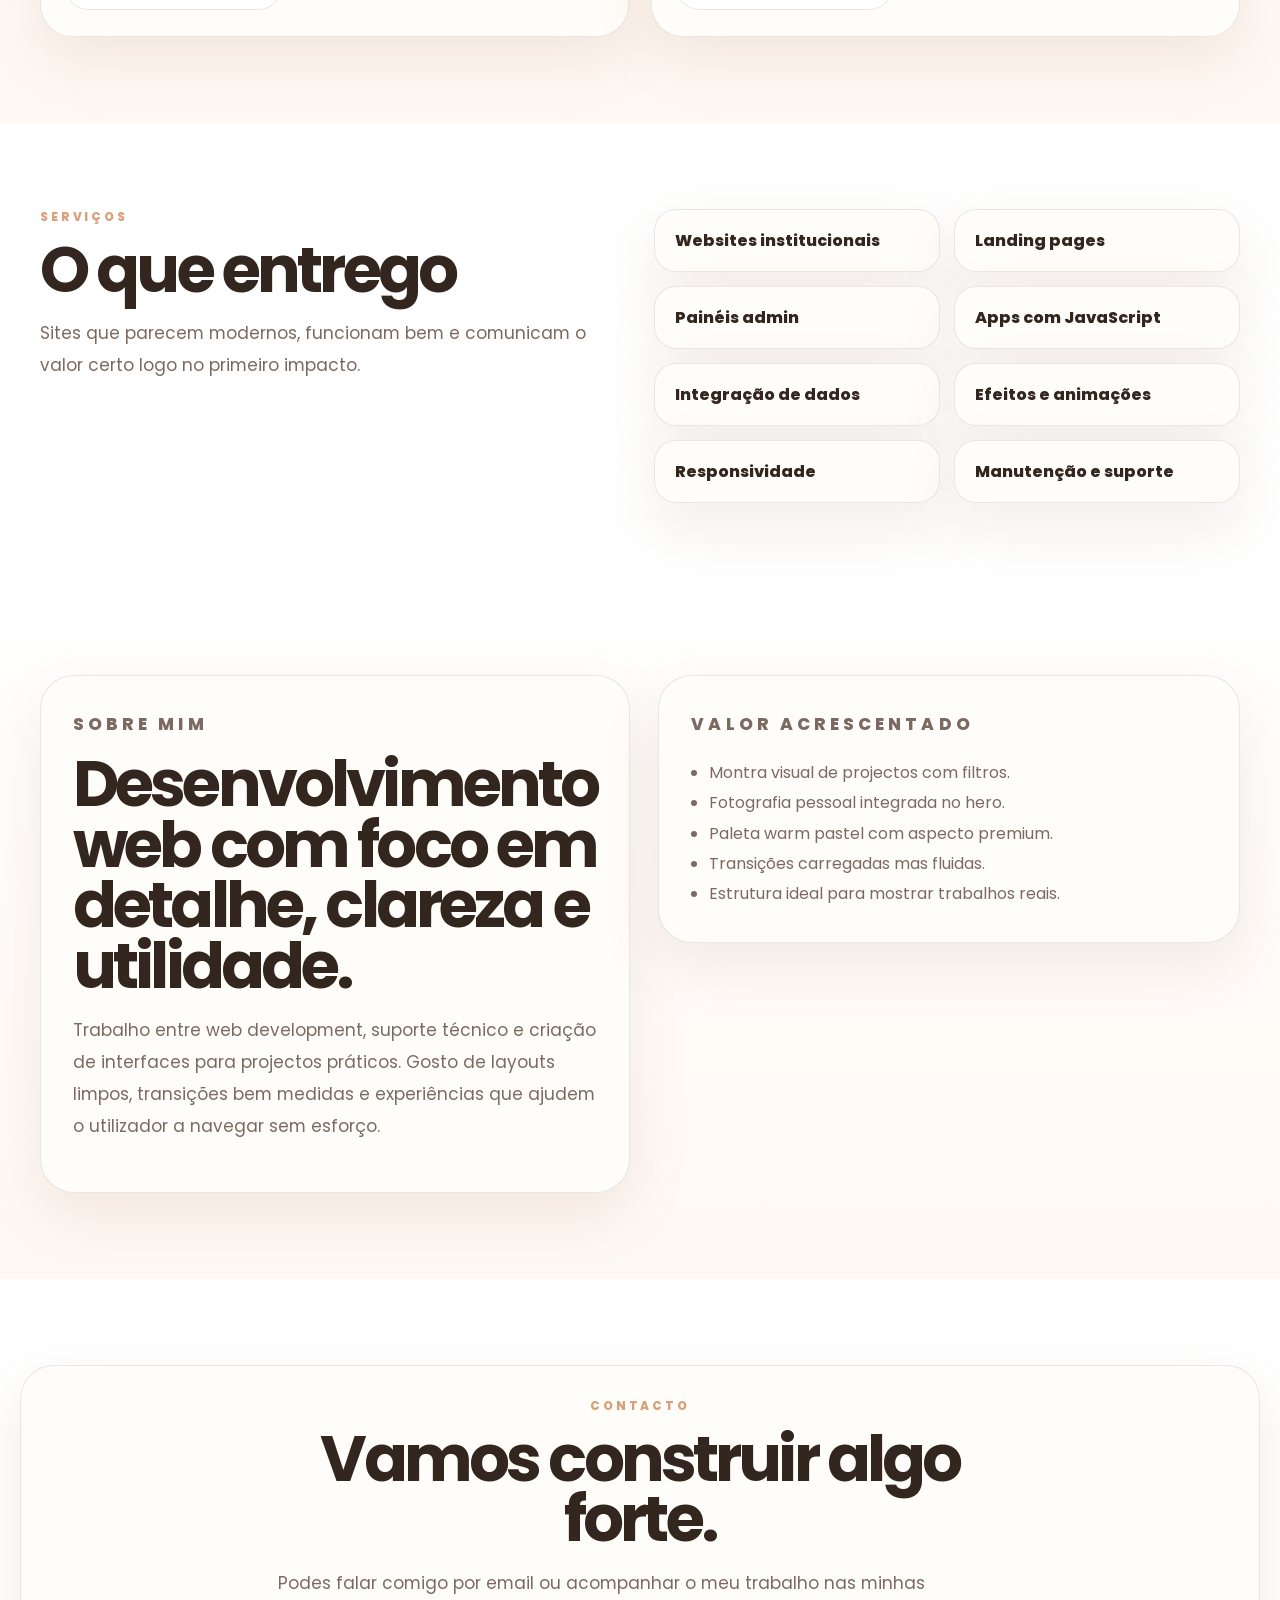
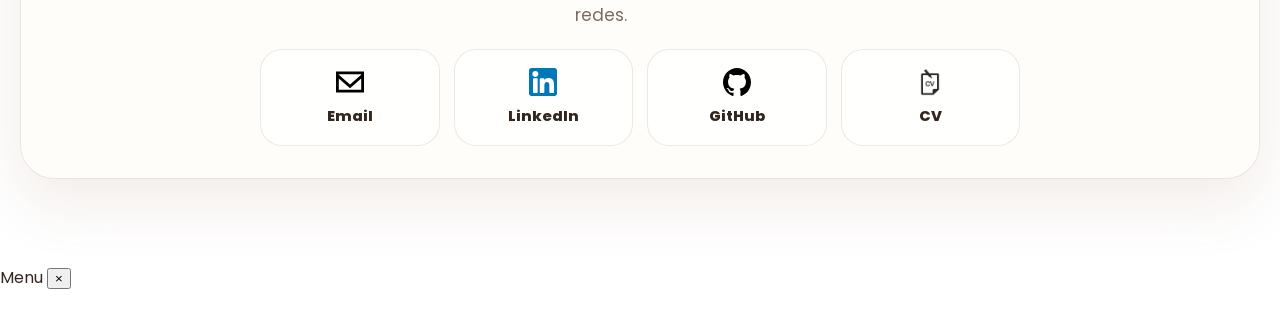
==== commit cc50df66: "Refactor mobile menu styles and update project section headings for improved clarity" ====
--- a/index.html
+++ b/index.html
@@ -62,8 +62,8 @@
             <span>Layouts premium e responsivos</span>
           </div>
           <div class="hero-caption hero-caption-right">
-            <strong>10 Years</strong>
-            <span>Experience</span>
+            <strong>Always Learning</strong>
+            <span>A crescer todos os dias</span>
           </div>
         </div>
       </div>
@@ -72,7 +72,7 @@
     <section id="projects" class="section section-soft">
       <div class="container">
         <div class="section-head reveal">
-          <p class="eyebrow">Montra</p>
+          <p class="eyebrow">Projetos Pessoais</p>
           <h2>Projetos em destaque</h2>
           <p class="section-text">Uma vitrine visual dos projetos já implementados, organizada por tipo de trabalho e
             com previews mais ricos.</p>
@@ -239,8 +239,13 @@
   </main>
 
   <div class="mobile-menu-backdrop" id="mobileMenuBackdrop"></div>
-  <nav class="mobile-menu" id="mobileMenu">
-    <button class="close-menu-btn" id="closeMenuBtn" aria-label="Fechar menu">&times;</button>
+
+  <nav class="mobile-menu" id="mobileMenu" aria-label="Menu mobile">
+    <div class="mobile-menu-header">
+      <span>Menu</span>
+      <button class="close-menu-btn" id="closeMenuBtn" aria-label="Fechar menu">&times;</button>
+    </div>
+
     <a href="#projects">Projetos</a>
     <a href="#services">Serviços</a>
     <a href="#about">Sobre</a>
--- a/styles.css
+++ b/styles.css
@@ -1083,80 +1083,118 @@
     .mobile-menu {
         display: flex;
         flex-direction: column;
-        align-items: flex-start;
-        gap: 24px;
+        gap: 14px;
         position: fixed;
-        top: 0;
-        left: -82vw;
-        width: 82vw;
-        max-width: 340px;
-        height: 100vh;
-        background: #151515;
-        box-shadow: 8px 0 32px rgba(0, 0, 0, 0.18);
+        left: 50%;
+        top: 18px;
+        transform: translate(-50%, -24px) scale(.98);
+        width: min(92vw, 380px);
+        padding: 18px;
+        border-radius: 28px;
+        background: rgba(255, 252, 248, 0.92);
+        backdrop-filter: blur(18px);
+        border: 1px solid rgba(47, 37, 32, .10);
+        box-shadow: 0 24px 60px rgba(44, 30, 22, .16);
         z-index: 2001;
-        padding: 48px 28px 28px 22px;
-        transition: left 0.35s cubic-bezier(.7, 0, .3, 1);
+        opacity: 0;
+        pointer-events: none;
+        transition: opacity .28s ease, transform .28s ease;
+    }
+
+    .mobile-menu.open {
         opacity: 1;
-        pointer-events: none;
-    }
-
-    .mobile-menu.open {
-        left: 0;
         pointer-events: auto;
+        transform: translate(-50%, 0) scale(1);
+    }
+
+    .mobile-menu-header {
+        display: flex;
+        align-items: center;
+        justify-content: space-between;
+        padding-bottom: 8px;
+        margin-bottom: 2px;
+        border-bottom: 1px solid rgba(47, 37, 32, .08);
+    }
+
+    .mobile-menu-header span {
+        font-weight: 800;
+        color: var(--text);
+        letter-spacing: -.02em;
+    }
+
+    .close-menu-btn {
+        background: rgba(47, 37, 32, .06);
+        border: 0;
+        color: var(--text);
+        width: 36px;
+        height: 36px;
+        border-radius: 50%;
+        font-size: 1.6rem;
+        line-height: 1;
+        cursor: pointer;
+        display: inline-flex;
+        align-items: center;
+        justify-content: center;
+        transition: transform .2s ease, background .2s ease;
+    }
+
+    .close-menu-btn:hover,
+    .close-menu-btn:focus {
+        background: rgba(242, 141, 61, .16);
+        transform: scale(1.05);
     }
 
     .mobile-menu a {
-        color: #fff;
-        font-size: 1.18rem;
-        font-weight: 600;
+        color: var(--text);
         text-decoration: none;
-        padding: 10px 0;
-        width: 100%;
-        border-radius: 8px;
-        transition: background .2s;
+        font-size: 1.02rem;
+        font-weight: 700;
+        padding: 14px 16px;
+        border-radius: 18px;
+        background: rgba(255, 255, 255, .76);
+        border: 1px solid rgba(47, 37, 32, .08);
+        transition: transform .22s ease, background .22s ease, box-shadow .22s ease;
     }
 
     .mobile-menu a:hover,
     .mobile-menu a:focus {
-        background: rgba(255, 255, 255, 0.08);
-    }
-
-    .close-menu-btn {
-        background: none;
-        border: none;
-        color: #fff;
-        font-size: 2.2rem;
-        font-weight: 700;
-        align-self: flex-end;
-        margin-bottom: 18px;
-        cursor: pointer;
-        line-height: 1;
-        padding: 0 8px;
-        transition: color .2s;
-    }
-
-    .close-menu-btn:hover,
-    .close-menu-btn:focus {
-        color: var(--accent, #e89a7d);
+        background: #fff7f2;
+        transform: translateY(-2px);
+        box-shadow: 0 12px 22px rgba(44, 30, 22, .08);
     }
 
     .mobile-menu-backdrop {
-        display: block;
         position: fixed;
         inset: 0;
-        left: 82vw;
-        width: 18vw;
-        min-width: 60px;
-        height: 100vh;
-        background: rgba(21, 21, 21, 0.18);
+        background: rgba(20, 15, 12, 0.28);
+        backdrop-filter: blur(4px);
         z-index: 2000;
         opacity: 0;
         pointer-events: none;
-        transition: opacity 0.3s;
+        transition: opacity .28s ease;
     }
 
     .mobile-menu.open~.mobile-menu-backdrop {
         opacity: 1;
         pointer-events: auto;
     }
+
+    body.menu-open {
+        overflow: hidden;
+    }
+
+    body.menu-open main,
+    body.menu-open header {
+        filter: blur(3px);
+        transition: filter .25s ease;
+        pointer-events: none;
+        user-select: none;
+    }
+
+    body.menu-open .mobile-menu,
+    body.menu-open .mobile-menu-backdrop {
+        pointer-events: auto;
+        user-select: auto;
+        filter: none;
+    }
 }
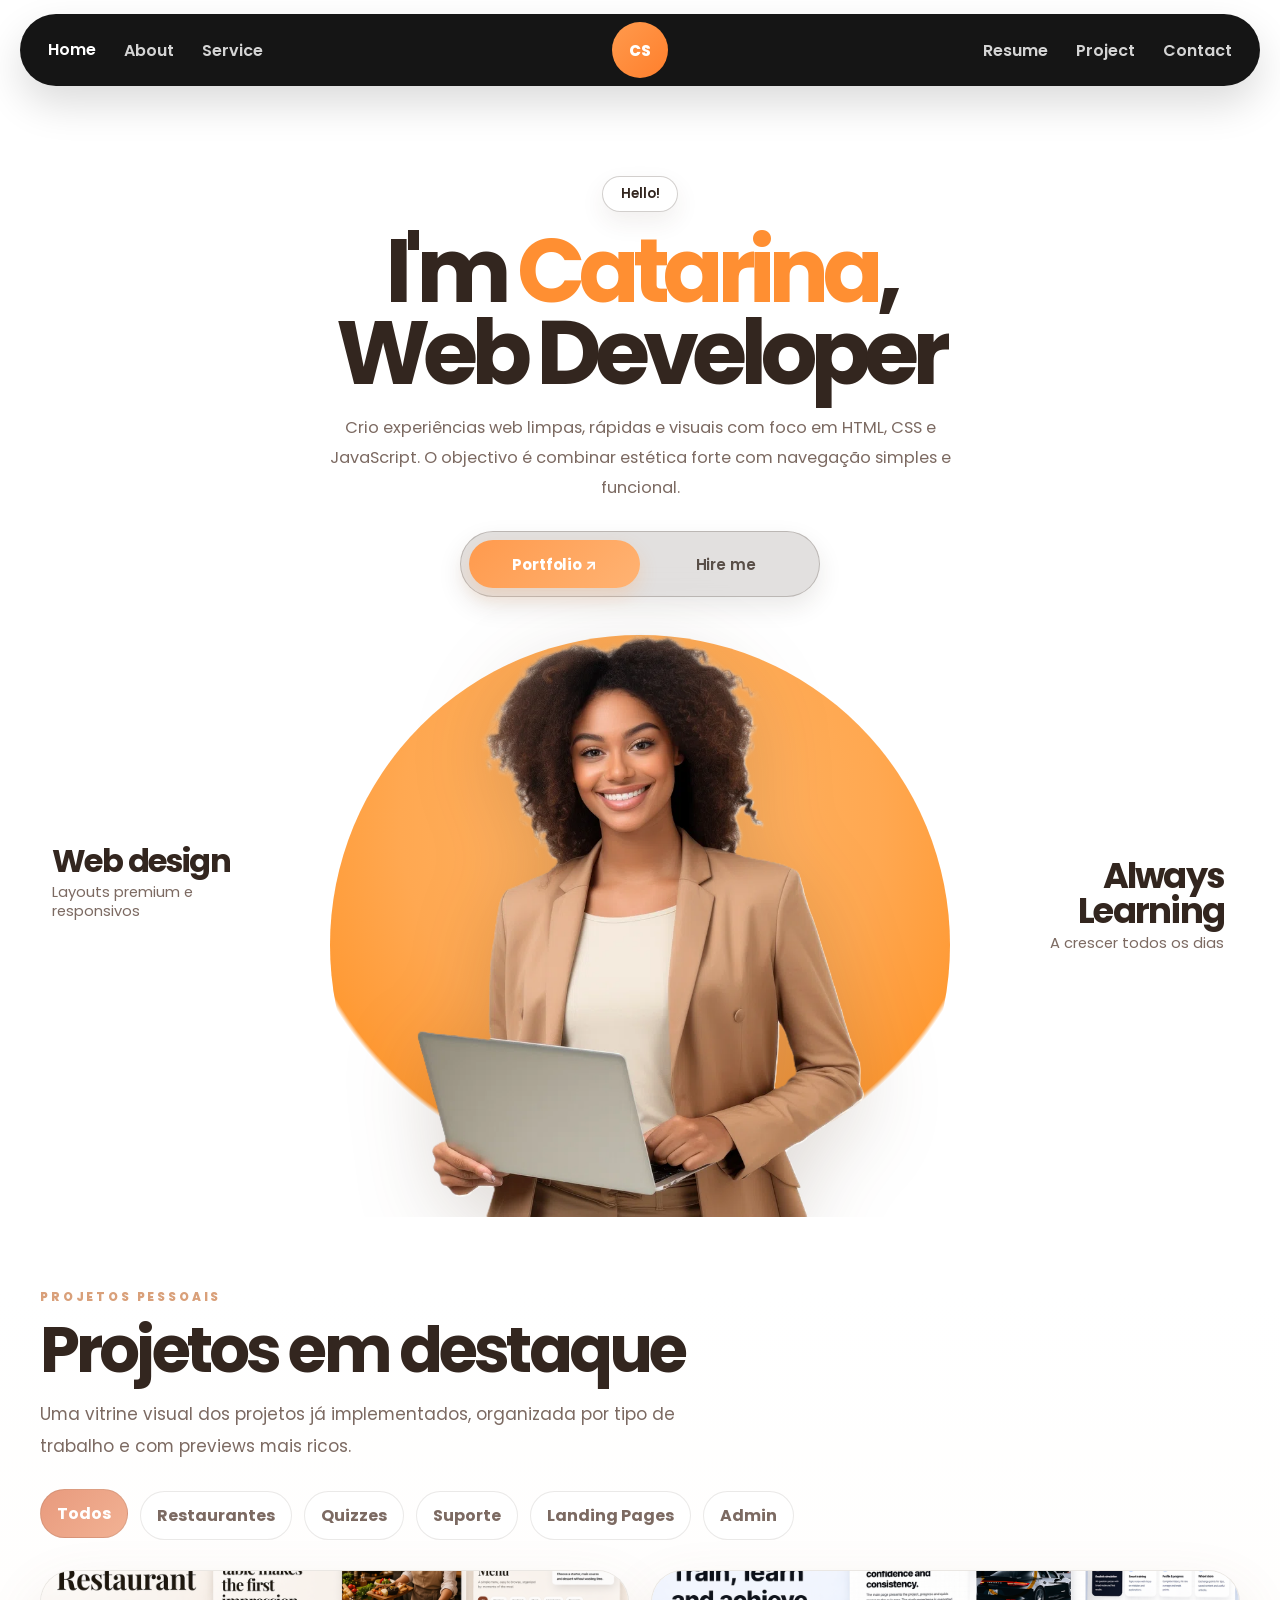
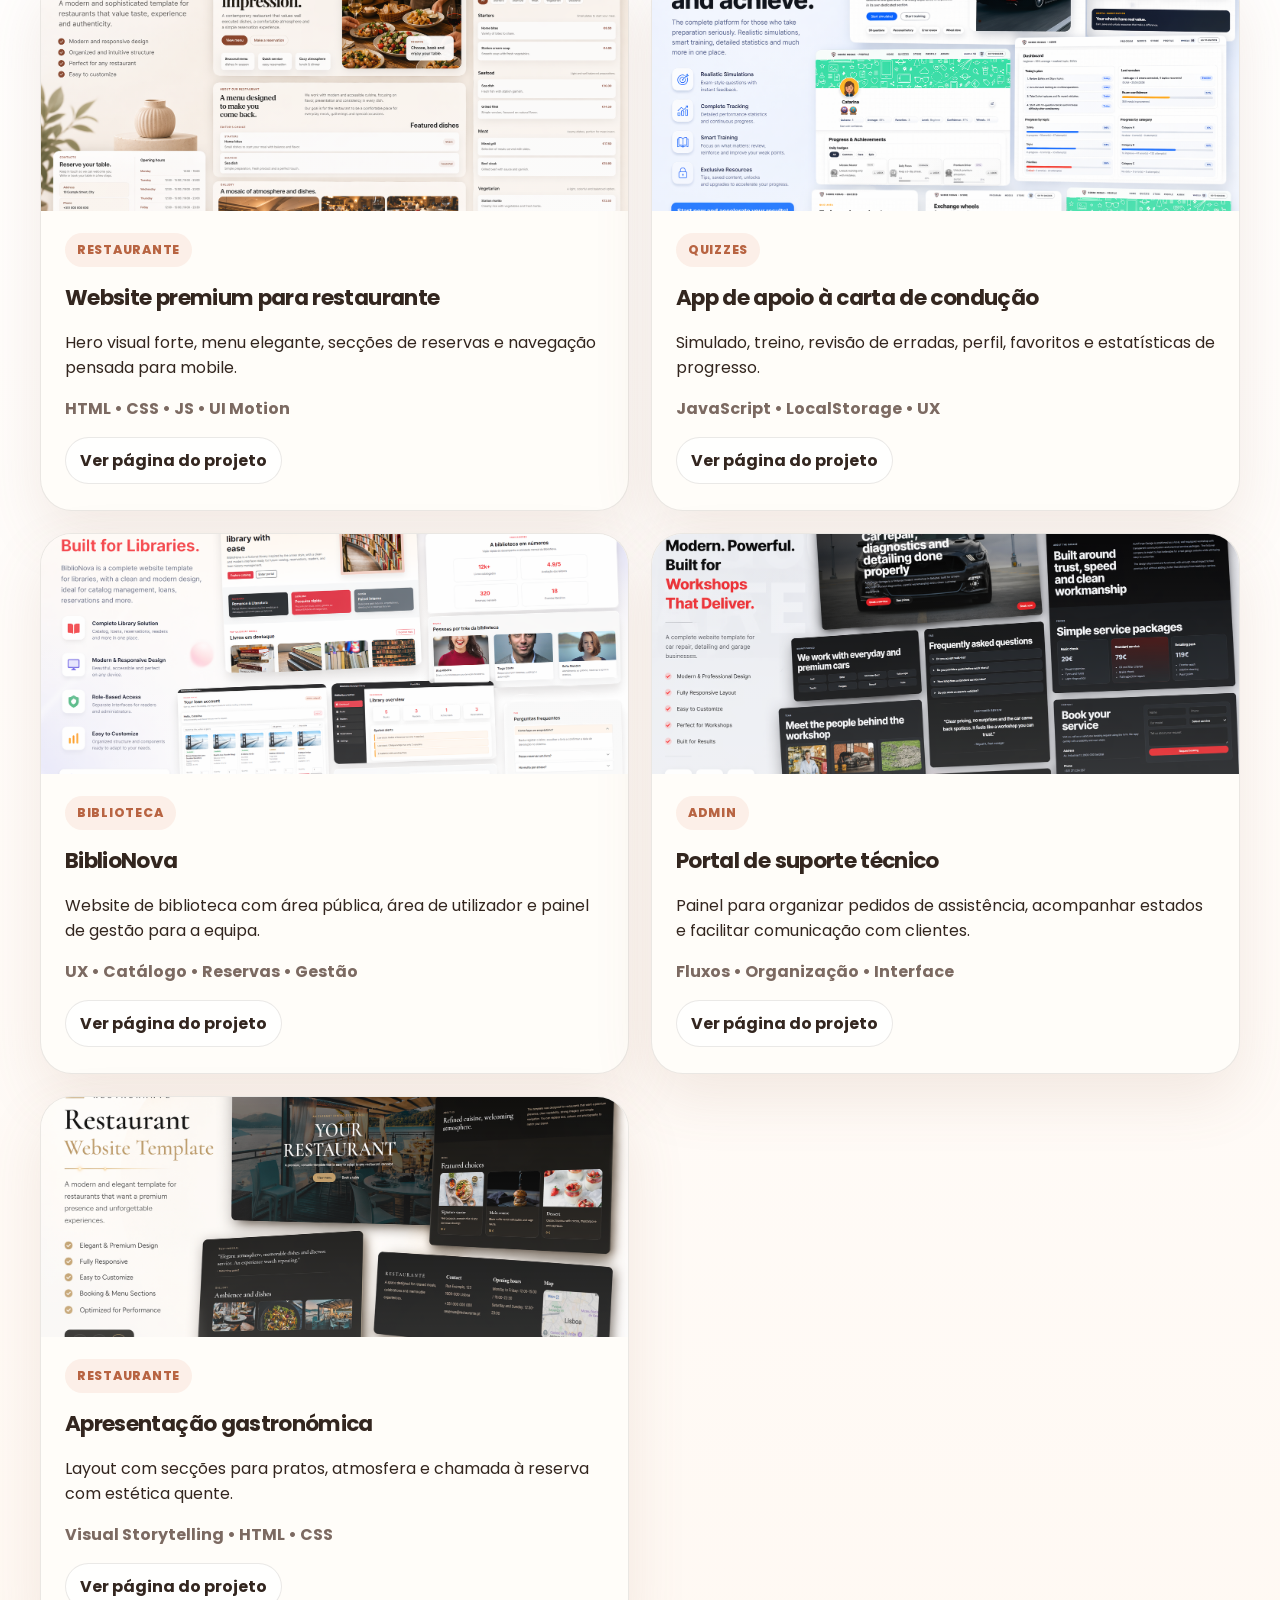
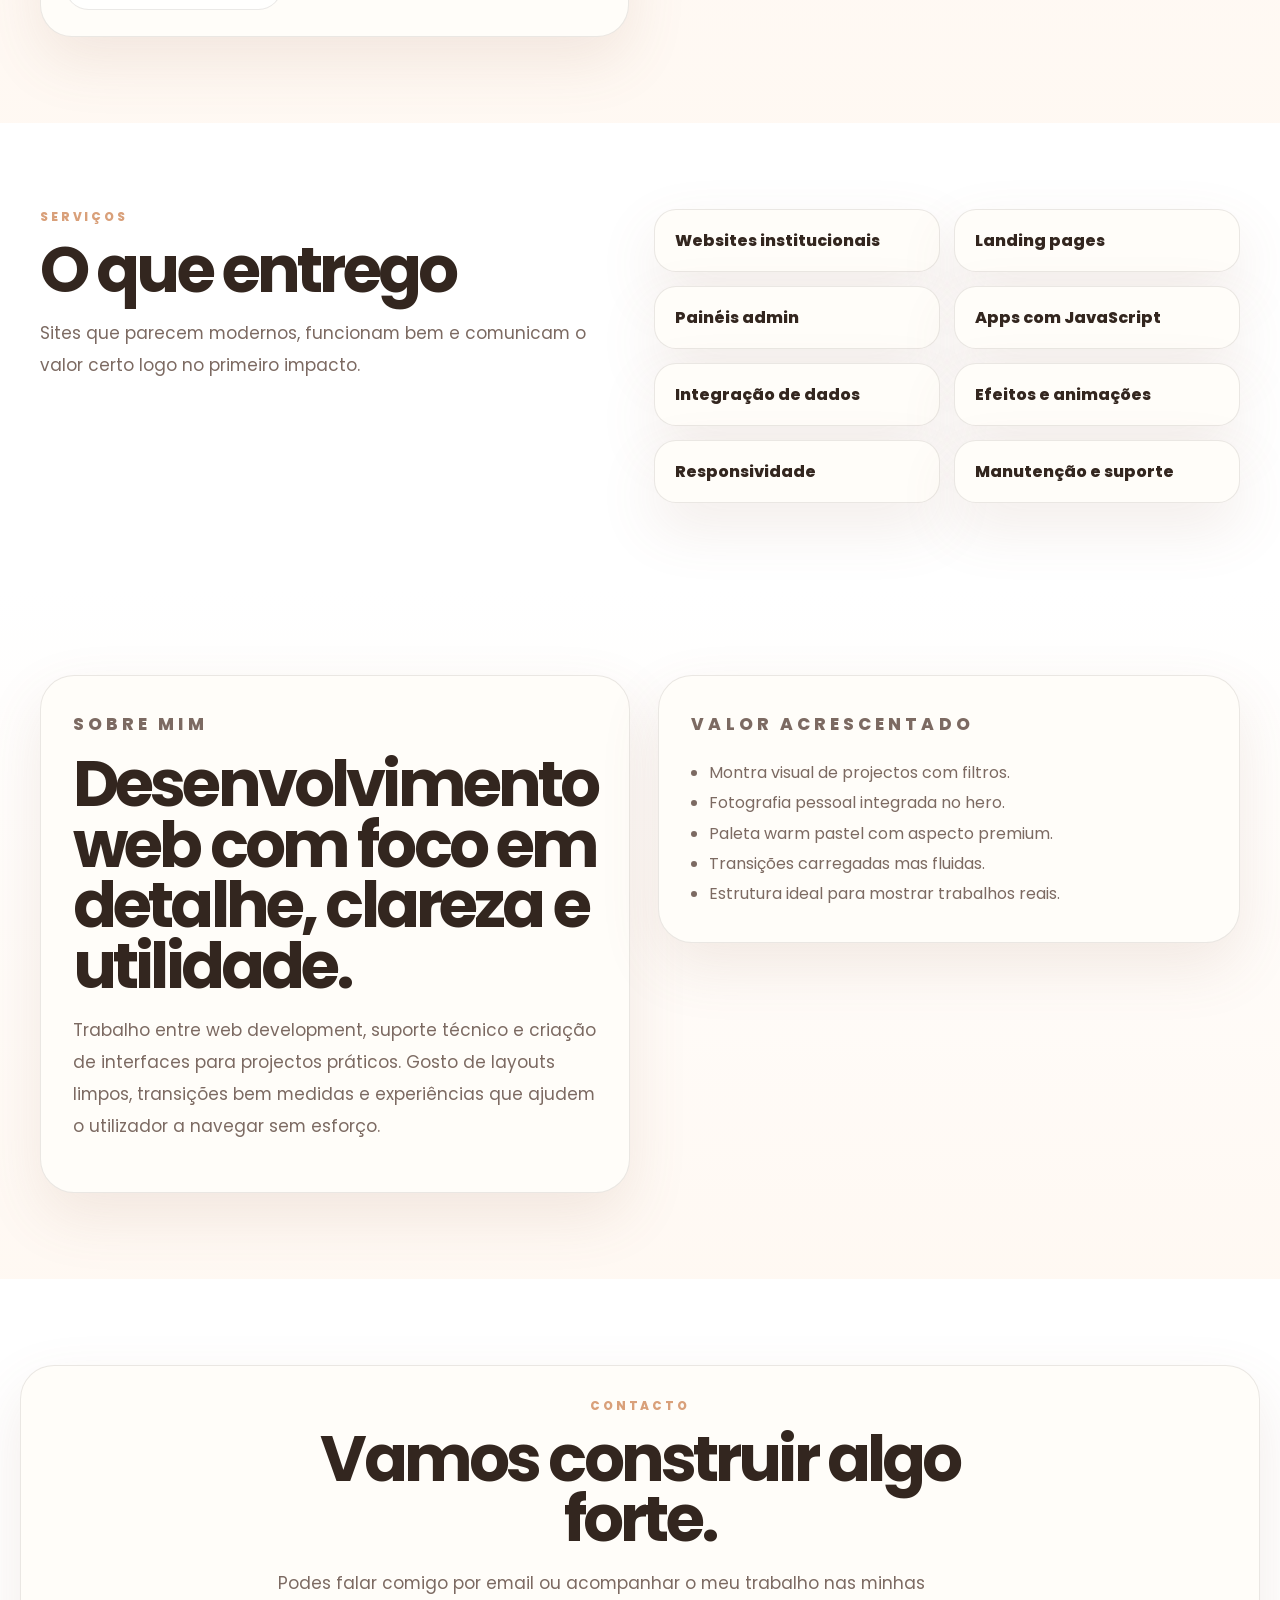
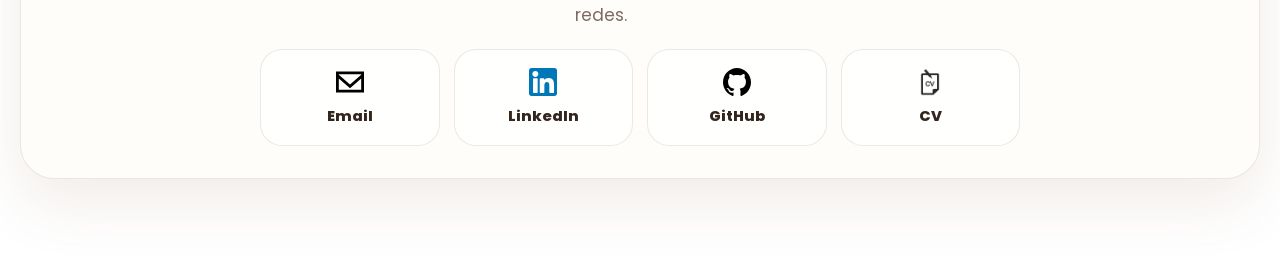
==== commit 540ebd4b: "Remove landing page project card and adjust styles for mobile menu visibility" ====
--- a/index.html
+++ b/index.html
@@ -121,17 +121,6 @@
             </div>
           </article>
 
-          <article class="project-card reveal" data-category="landing">
-            <div class="project-preview preview-landing"></div>
-            <div class="project-content">
-              <span class="chip">Landing Page</span>
-              <h3>Página de conversão para evento</h3>
-              <p>Landing focada em objectivo único, secções curtas, CTA clara e motion leve.</p>
-              <div class="project-meta">Design • Conversão • Responsive</div>
-              <a class="project-link" href="projects/event-landing.html">Ver página do projeto</a>
-            </div>
-          </article>
-
           <article class="project-card reveal" data-category="admin">
             <div class="project-preview preview-repair-shop"></div>
             <div class="project-content">
@@ -255,7 +244,7 @@
   <script src="js/main.js"></script>
 
   <button id="backToTopBtn" class="back-to-top" aria-label="Voltar ao topo" hidden>
-    <img src="../ass" alt="" aria-hidden="true">
+    <img src="assets/arrow-up.svg" alt="" aria-hidden="true">
   </button>
 </body>
 
--- a/styles.css
+++ b/styles.css
@@ -783,6 +783,11 @@
     object-fit: contain;
 }
 
+.mobile-menu,
+.mobile-menu-backdrop {
+    display: none;
+}
+
 @media (max-width: 980px) {
     .contact-card {
         grid-template-columns: 1fr;
@@ -1078,6 +1083,11 @@
 
     #contact .contact-icon-link {
         padding: 14px 10px;
+    }
+
+    .mobile-menu,
+    .mobile-menu-backdrop {
+        display: block;
     }
 
     .mobile-menu {
